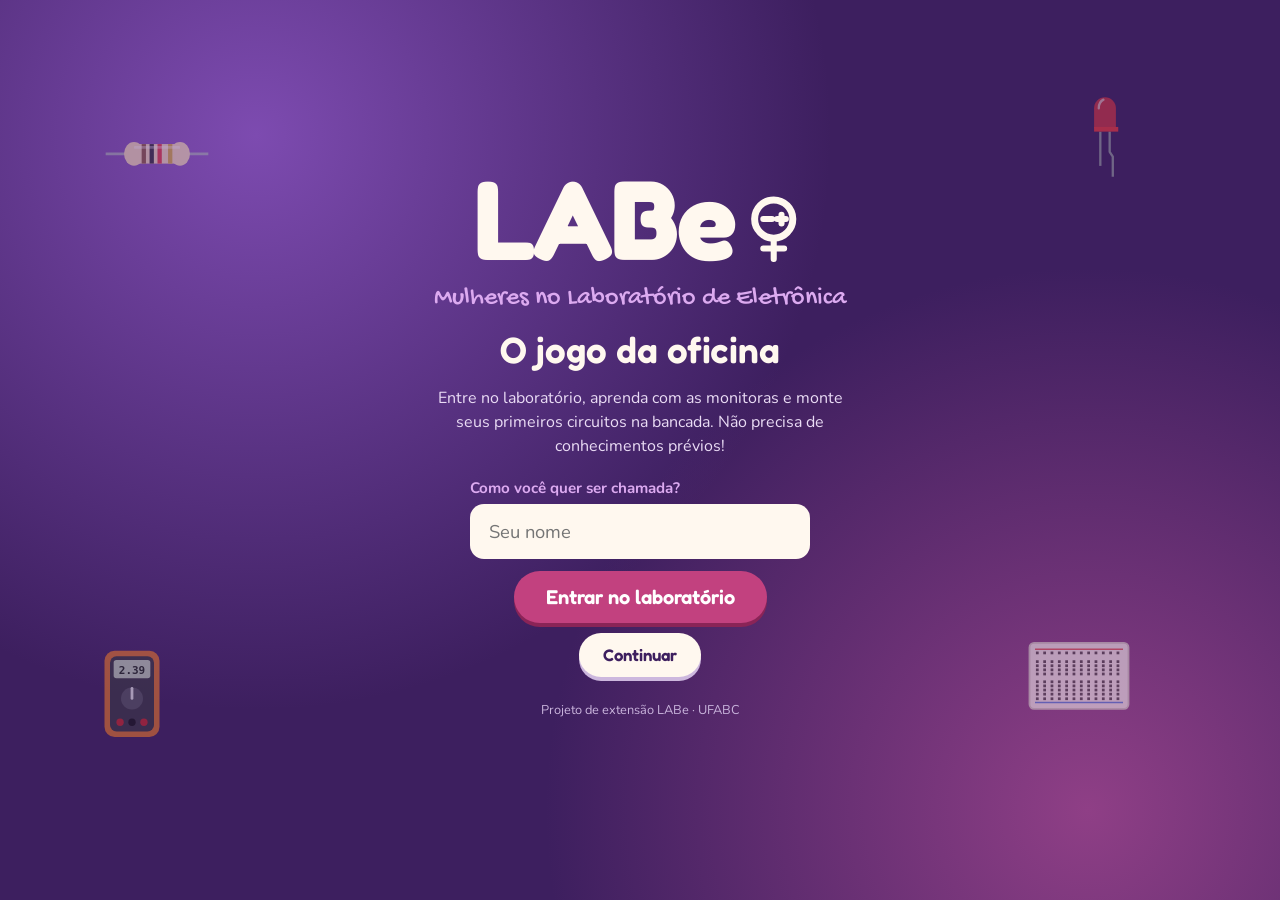
==== index.html @ d447a650 "Jogo LABe: visual novel das oficinas com bancada virtual 5 oficinas (bancada, código de cores, proto" ====
<!doctype html>
<html lang="pt-BR">
<head>
<meta charset="utf-8">
<meta name="viewport" content="width=device-width, initial-scale=1, viewport-fit=cover">
<title>Jogo LABe</title>
<meta name="description" content="Jogo das oficinas LABe — Mulheres no Laboratório de Eletrônica: aprenda eletrônica básica e monte circuitos na bancada.">
<link rel="preconnect" href="https://fonts.googleapis.com">
<link rel="preconnect" href="https://fonts.gstatic.com" crossorigin>
<link rel="stylesheet" href="https://fonts.googleapis.com/css2?family=Fredoka:wght@400;500;600;700&family=Gochi+Hand&family=Nunito:wght@400;600;700;800;900&display=swap">
<link rel="stylesheet" href="css/estilo.css">
</head>
<body>
<div id="app">

  <!-- ============================================================ tela inicial -->
  <section id="tela-inicio" class="tela ativa" aria-label="Início">
    <div class="inicio-deco" id="inicio-deco" aria-hidden="true"></div>
    <div class="inicio-cartao">
      <div class="logo" aria-label="LABe">LABe<svg viewBox="0 0 40 40" aria-hidden="true"><circle cx="20" cy="15" r="11" fill="none" stroke="currentColor" stroke-width="4"/><path d="M14 15 H19 M22 15 H27 M24.5 12.5 V17.5 M20 26 V38 M14 32 H26" stroke="currentColor" stroke-width="3.5" stroke-linecap="round"/></svg></div>
      <p class="subtitulo">Mulheres no Laboratório de Eletrônica</p>
      <h1>O jogo da oficina</h1>
      <p class="convite">Entre no laboratório, aprenda com as monitoras e monte seus primeiros circuitos na bancada. Não precisa de conhecimentos prévios!</p>
      <form id="form-nome" class="campo-nome" autocomplete="off">
        <label for="nome">Como você quer ser chamada?</label>
        <input id="nome" name="nome" maxlength="20" placeholder="Seu nome" required>
        <div class="inicio-acoes">
          <button type="submit" class="btn btn-grande btn-rosa" id="btn-comecar">Entrar no laboratório</button>
          <button type="button" class="btn btn-claro" id="btn-continuar" hidden>Continuar</button>
        </div>
      </form>
      <p class="creditos">Projeto de extensão LABe · UFABC</p>
    </div>
  </section>

  <!-- ============================================================ oficinas -->
  <section id="tela-mapa" class="tela" aria-label="Oficinas">
    <header class="barra">
      <span class="titulo">LABe · Oficinas</span>
      <button type="button" class="btn-icone btn-som">🔊</button>
    </header>
    <div class="mapa-conteudo">
      <h2 id="mapa-saudacao">Olá!</h2>
      <p class="apresentacao">Cada oficina tem uma parte de conversa com as monitoras e uma parte de mão na massa na bancada. Complete uma para liberar a próxima.</p>
      <div id="lista-oficinas" class="lista-oficinas"></div>
      <div class="mapa-rodape">
        <button type="button" class="btn" id="btn-certificado" hidden>Ver meu certificado</button>
        <button type="button" class="btn-link" id="btn-trocar">Trocar de jogadora / recomeçar do zero</button>
      </div>
    </div>
  </section>

  <!-- ============================================================ cena -->
  <section id="tela-cena" class="tela" aria-label="História">
    <div id="cena-fundo" class="cena-fundo" aria-hidden="true"></div>
    <header class="barra">
      <button type="button" class="btn-icone" id="btn-voltar-mapa" aria-label="Voltar para as oficinas" title="Voltar para as oficinas">☰</button>
      <span class="titulo" id="cena-titulo"></span>
      <button type="button" class="btn-icone btn-som">🔊</button>
    </header>
    <div id="cena-personagem" class="cena-personagem oculto" aria-hidden="true"></div>
    <div id="cena-ilustracao" class="cena-ilustracao" hidden></div>
    <div id="caixa-dialogo" class="caixa-dialogo" aria-live="polite">
      <div id="dialogo-nome" class="dialogo-nome" hidden></div>
      <div id="dialogo-texto" class="dialogo-texto"></div>
      <div id="dialogo-opcoes" class="dialogo-opcoes"></div>
      <div id="dialogo-feedback" class="dialogo-feedback" hidden></div>
      <div id="dialogo-seta" class="dialogo-seta" hidden aria-hidden="true">clique para continuar ▼</div>
    </div>
  </section>

  <!-- ============================================================ bancada -->
  <section id="tela-bancada" class="tela" aria-label="Bancada">
    <header class="barra">
      <button type="button" class="btn-icone" id="btn-sair-bancada" aria-label="Sair do desafio" title="Sair do desafio">☰</button>
      <div class="bancada-objetivo" id="bancada-objetivo"></div>
      <button type="button" class="btn-icone btn-som">🔊</button>
    </header>
    <div class="bancada-corpo">
      <div class="bancada-area">
        <div class="placa-rolagem"><svg id="placa" role="application" aria-label="Protoboard com fonte e multímetro"></svg></div>
        <div class="bancada-status" aria-live="polite">
          <span class="instrucao" id="status-instrucao"></span>
          <span class="conexao" id="status-conexao"></span>
        </div>
      </div>
      <aside class="bancada-lateral">
        <div class="dica-monitora" id="dica-monitora" aria-live="polite">
          <div class="dica-avatar" id="dica-avatar"></div>
          <div><div class="dica-nome" id="dica-nome"></div><p class="dica-texto" id="dica-texto"></p></div>
        </div>
        <div class="acoes">
          <button type="button" class="btn btn-fonte largo" id="btn-fonte">Ligar fonte</button>
          <button type="button" class="acao" id="btn-dica">Pedir dica</button>
          <button type="button" class="acao" id="btn-desfazer">Desfazer</button>
          <button type="button" class="acao" id="btn-remover">Remover peça</button>
          <button type="button" class="acao" id="btn-inverter">Inverter peça</button>
          <button type="button" class="acao largo" id="btn-limpar">Limpar bancada</button>
        </div>
        <div class="gaveta">
          <h3>Gaveta de componentes</h3>
          <div id="gaveta-itens"></div>
        </div>
      </aside>
    </div>
  </section>

  <!-- ============================================================ certificado -->
  <section id="tela-certificado" class="tela" aria-label="Certificado">
    <div class="certificado">
      <div class="logo">LABe</div>
      <h2>Certificado de conclusão do jogo</h2>
      <p>Este certificado reconhece que</p>
      <div class="nome" id="cert-nome"></div>
      <p>completou todas as oficinas do jogo <strong>LABe — Mulheres no Laboratório de Eletrônica</strong>, montando e medindo circuitos na bancada virtual:</p>
      <ul id="cert-lista"></ul>
      <p class="data" id="cert-data"></p>
      <button type="button" class="btn" id="btn-cert-voltar">Voltar às oficinas</button>
    </div>
  </section>

</div>
<script src="js/arte.js"></script>
<script src="js/simulador.js"></script>
<script src="js/historia.js"></script>
<script src="js/desafios.js"></script>
<script src="js/bancada.js"></script>
<script src="js/motor.js"></script>
</body>
</html>
---- css/estilo.css ----
/* Jogo LABe — visual novel sobre a bancada: cena em tela cheia, diálogo em
   cartão de papel creme, bancada como a mesa preta do laboratório. */
:root {
  color-scheme: dark;
  --noite: #1f1033;        /* fundo do jogo */
  --roxo: #663a94;         /* roxo LABe */
  --roxo-escuro: #3d1f5f;
  --lilas: #dcaaf0;
  --lilas-claro: #f4e8fb;
  --creme: #fff8ef;        /* cartões e diálogo */
  --tinta: #2a1640;        /* texto sobre o creme */
  --tinta-suave: #6b5a7e;
  --rosa: #f39bc9;
  --rosa-escuro: #c2417f;
  --mesa: #2e2c36;
  --mesa-borda: #45434f;
  --ok: #1f9d5c;
  --ok-claro: #dff6e9;
  --erro: #d63c4a;
  --erro-claro: #fde3e6;
  --aviso: #b26b00;
  --aviso-claro: #fff1d6;
  --sombra: 0 12px 32px rgba(20, 8, 36, .35);
  --raio: 18px;
  --f-titulo: 'Fredoka', 'Trebuchet MS', system-ui, sans-serif;
  --f-texto: 'Nunito', system-ui, -apple-system, 'Segoe UI', sans-serif;
  --f-mao: 'Gochi Hand', 'Comic Sans MS', cursive;
  --f-mono: ui-monospace, 'Cascadia Mono', Consolas, monospace;
}

* { box-sizing: border-box; }
html, body { height: 100%; margin: 0; }
body { background: var(--noite); color: var(--creme); font-family: var(--f-texto); font-size: 16px; overflow: hidden; }
button { font: inherit; color: inherit; cursor: pointer; }
button:disabled { cursor: default; }
:focus-visible { outline: 3px solid var(--rosa); outline-offset: 2px; }
h1, h2, h3 { font-family: var(--f-titulo); text-wrap: balance; margin: 0; }

#app { position: relative; height: 100%; overflow: hidden; }
.tela { position: absolute; inset: 0; display: none; flex-direction: column; }
.tela.ativa { display: flex; }

/* ------------------------------------------------------------ botões */
.btn {
  display: inline-flex; align-items: center; justify-content: center; gap: 8px;
  border: 0; border-radius: 999px; padding: 12px 24px;
  background: var(--roxo); color: #fff; font-family: var(--f-titulo); font-weight: 600; font-size: 1.05rem;
  box-shadow: 0 4px 0 var(--roxo-escuro); transition: transform .1s, box-shadow .1s, background .15s;
}
.btn:hover { background: #7646a8; }
.btn:active { transform: translateY(3px); box-shadow: 0 1px 0 var(--roxo-escuro); }
.btn-grande { font-size: 1.25rem; padding: 14px 32px; }
.btn-claro { background: var(--creme); color: var(--roxo-escuro); box-shadow: 0 4px 0 #cdb8de; }
.btn-claro:hover { background: #fff; }
.btn-rosa { background: var(--rosa-escuro); box-shadow: 0 4px 0 #8a2457; }
.btn-rosa:hover { background: #d24f8f; }
.btn-link { background: none; border: 0; color: var(--lilas); text-decoration: underline; padding: 6px; }
.btn-icone {
  border: 0; background: rgba(255, 255, 255, .14); color: #fff; width: 40px; height: 40px; border-radius: 12px;
  display: inline-grid; place-items: center; font-size: 1.1rem;
}
.btn-icone:hover { background: rgba(255, 255, 255, .26); }

/* ------------------------------------------------------------ barra superior */
.barra {
  display: flex; align-items: center; gap: 12px; padding: 10px 16px;
  background: rgba(31, 16, 51, .82); backdrop-filter: blur(6px); position: relative; z-index: 6;
}
.barra .titulo { font-family: var(--f-titulo); font-weight: 600; font-size: 1.05rem; flex: 1; min-width: 0; white-space: nowrap; overflow: hidden; text-overflow: ellipsis; }

/* ------------------------------------------------------------ tela inicial */
#tela-inicio { align-items: center; justify-content: center; padding: 24px 16px; overflow-y: auto;
  background: radial-gradient(circle at 20% 15%, #7d4bb0 0, transparent 45%), radial-gradient(circle at 85% 90%, #8f3f86 0, transparent 40%), var(--roxo-escuro); }
.inicio-deco { position: absolute; inset: 0; pointer-events: none; overflow: hidden; }
.inicio-deco > div { position: absolute; width: 110px; opacity: .55; animation: flutuar 7s ease-in-out infinite; }
.inicio-deco > div:nth-child(2) { animation-delay: -2s; }
.inicio-deco > div:nth-child(3) { animation-delay: -4s; }
.inicio-deco > div:nth-child(4) { animation-delay: -5.5s; }
@keyframes flutuar { 50% { transform: translateY(-16px) rotate(6deg); } }
.inicio-cartao { position: relative; text-align: center; max-width: 520px; width: 100%; display: flex; flex-direction: column; align-items: center; gap: 14px; margin: auto; }
.logo { font-family: var(--f-titulo); font-weight: 700; font-size: clamp(4.2rem, 16vw, 7rem); line-height: .9; letter-spacing: -.02em; display: inline-flex; align-items: flex-end; }
.logo svg { width: .62em; height: .62em; margin-left: .04em; margin-bottom: .06em; }
.subtitulo { font-family: var(--f-mao); font-size: 1.6rem; color: var(--lilas); margin: 0; }
.inicio-cartao h1 { font-size: clamp(1.6rem, 6vw, 2.3rem); font-weight: 600; }
.inicio-cartao p.convite { margin: 0; color: #eadcf5; line-height: 1.5; max-width: 42ch; }
.campo-nome { display: flex; flex-direction: column; gap: 6px; width: min(340px, 100%); text-align: left; margin-top: 6px; }
.campo-nome label { font-weight: 700; font-size: .95rem; color: var(--lilas); }
.campo-nome input {
  font: inherit; font-size: 1.15rem; padding: 12px 16px; border-radius: 14px; border: 3px solid transparent;
  background: var(--creme); color: var(--tinta);
}
.campo-nome input:focus { outline: none; border-color: var(--rosa); }
.campo-nome input.tremer { animation: tremer .35s; border-color: var(--erro); }
@keyframes tremer { 25% { transform: translateX(-6px); } 75% { transform: translateX(6px); } }
.inicio-acoes { display: flex; flex-direction: column; gap: 10px; align-items: center; margin-top: 6px; }
.creditos { font-size: .8rem; color: #c9b4dc; margin-top: 10px; }

/* ------------------------------------------------------------ mapa das oficinas */
#tela-mapa { background: linear-gradient(160deg, var(--roxo-escuro), var(--noite)); overflow-y: auto; }
.mapa-conteudo { width: min(980px, 100%); margin: 0 auto; padding: 20px 16px 40px; display: flex; flex-direction: column; gap: 18px; }
.mapa-conteudo h2 { font-size: clamp(1.6rem, 5vw, 2.2rem); }
.mapa-conteudo .apresentacao { margin: 0; color: #e3d3f0; line-height: 1.5; max-width: 60ch; }
.lista-oficinas { display: grid; grid-template-columns: repeat(auto-fill, minmax(260px, 1fr)); gap: 16px; }
.cartao-oficina {
  text-align: left; border: 0; border-radius: var(--raio); padding: 18px; background: var(--creme); color: var(--tinta);
  display: flex; flex-direction: column; gap: 8px; box-shadow: 0 6px 0 #cdb8de; transition: transform .15s;
}
.cartao-oficina:not(:disabled):hover { transform: translateY(-3px); }
.cartao-oficina:disabled { background: #4a3563; color: #b9a5cc; box-shadow: none; }
.cartao-oficina .num { font-family: var(--f-mao); font-size: 1.2rem; color: var(--rosa-escuro); }
.cartao-oficina:disabled .num { color: #b9a5cc; }
.cartao-oficina h3 { font-size: 1.3rem; }
.cartao-oficina p { margin: 0; line-height: 1.45; font-size: .95rem; color: var(--tinta-suave); flex: 1; }
.cartao-oficina:disabled p { color: #a993bd; }
.cartao-oficina .status { font-weight: 800; font-size: .95rem; color: var(--roxo); }
.cartao-oficina.feita .status { color: var(--ok); }
.estrelas { color: #f2b21b; letter-spacing: 2px; font-size: 1.1rem; }
.estrelas .apagada { color: #d8cbe3; }
.mapa-rodape { display: flex; flex-wrap: wrap; gap: 12px; align-items: center; justify-content: space-between; }

/* ------------------------------------------------------------ cena (visual novel) */
#tela-cena { background: #e9dff3; }
.cena-fundo { position: absolute; inset: 0; }
.cena-fundo svg { width: 100%; height: 100%; display: block; }
.cena-fundo.trocando { animation: aparecer .6s; }
@keyframes aparecer { from { opacity: 0; } }

.cena-personagem {
  position: absolute; z-index: 2; bottom: 0; left: max(8px, calc(50% - 600px));
  height: min(64vh, 600px); aspect-ratio: 200 / 240; max-width: 60vw;
  transition: opacity .3s, filter .3s, transform .3s;
}
.cena-personagem svg { width: 100%; height: 100%; display: block; }
.cena-personagem.oculto { opacity: 0; transform: translateY(20px); }
.cena-personagem.ouvindo { filter: brightness(.8) saturate(.8); }
.cena-personagem.entrando { animation: entrar .45s ease-out; }
@keyframes entrar { from { opacity: 0; transform: translateX(-30px); } }
.retrato-svg .olhos { transform-box: fill-box; transform-origin: center; animation: piscar 4.5s infinite; }
@keyframes piscar { 0%, 94%, 100% { transform: scaleY(1); } 97% { transform: scaleY(.1); } }
.retrato-svg .boca-fala { display: none; }
.falando .retrato-svg .boca-sorriso { display: none; }
.falando .retrato-svg .boca-fala { display: block; transform-box: fill-box; transform-origin: center; animation: falar .22s infinite alternate; }
@keyframes falar { from { transform: scaleY(.25); } }

.cena-ilustracao {
  position: absolute; z-index: 3; top: 72px; right: max(16px, calc(50% - 600px));
  width: min(600px, 54vw); max-height: calc(100% - 300px); overflow: auto;
  background: #fff; color: var(--tinta); border-radius: var(--raio); padding: 14px; box-shadow: var(--sombra);
  border: 4px solid var(--lilas); animation: aparecer .35s;
}
.cena-ilustracao svg { width: 100%; height: auto; display: block; max-height: 52vh; }
.fluxo { animation: fluir 1s linear infinite; }
@keyframes fluir { to { stroke-dashoffset: -22; } }

.caixa-dialogo {
  position: absolute; z-index: 4; left: 50%; transform: translateX(-50%); bottom: 16px;
  width: min(920px, calc(100% - 32px)); max-height: 62%; overflow-y: auto;
  background: var(--creme); color: var(--tinta); border: 4px solid var(--roxo); border-radius: var(--raio);
  padding: 26px 26px 18px; box-shadow: var(--sombra); cursor: pointer;
}
.caixa-dialogo.narracao { background: #2b1846; color: #f2e6fb; border-color: #8a62b8; font-style: italic; }
.dialogo-nome {
  position: sticky; top: -26px; display: inline-block; margin: -40px 0 6px -6px;
  background: var(--roxo); color: #fff; font-family: var(--f-titulo); font-weight: 600; font-size: 1.05rem;
  padding: 4px 16px; border-radius: 999px; box-shadow: 0 3px 0 rgba(0, 0, 0, .2);
}
.dialogo-texto { font-size: 1.15rem; line-height: 1.55; min-height: 3.1em; }
.dialogo-texto strong { color: var(--rosa-escuro); }
.narracao .dialogo-texto strong { color: var(--rosa); }
.dialogo-seta { position: absolute; right: 18px; bottom: 10px; color: var(--roxo); font-size: .9rem; animation: quicar .8s infinite alternate; }
.narracao .dialogo-seta { color: var(--lilas); }
@keyframes quicar { to { transform: translateY(4px); } }

.dialogo-opcoes { display: grid; grid-template-columns: repeat(auto-fit, minmax(200px, 1fr)); gap: 10px; margin-top: 14px; }
.dialogo-opcoes:empty { display: none; }
.opcao {
  text-align: left; border: 3px solid var(--lilas); background: #fff; color: var(--tinta); border-radius: 14px;
  padding: 10px 14px; font-weight: 700; line-height: 1.35; display: flex; align-items: center; gap: 10px; transition: border-color .15s, transform .1s;
}
.opcao:not(:disabled):hover { border-color: var(--roxo); transform: translateY(-1px); }
.opcao.certa { border-color: var(--ok); background: var(--ok-claro); }
.opcao.errada { border-color: var(--erro); background: var(--erro-claro); opacity: .75; animation: tremer .35s; }
.opcao:disabled:not(.certa):not(.errada) { opacity: .55; }
.com-icones .opcao { flex-direction: column; text-align: center; justify-content: center; }
.opcao-icone svg { width: 96px; height: 80px; display: block; }
.dialogo-feedback { margin-top: 12px; padding: 10px 14px; border-radius: 12px; font-weight: 700; line-height: 1.45; }
.dialogo-feedback.certo { background: var(--ok-claro); color: #145c37; }
.dialogo-feedback.errado { background: var(--erro-claro); color: #8f1f2a; }

/* minijogo: monte o resistor */
.monta-resistor { display: flex; flex-direction: column; gap: 12px; align-items: center; }
.monta-resistor svg { max-height: 30vh; }
.faixas-controles { display: grid; gap: 8px; width: 100%; }
.faixa-ctrl { display: grid; grid-template-columns: minmax(0, 1fr) auto minmax(0, 9em) auto; align-items: center; gap: 8px; font-weight: 700; }
.faixa-ctrl .rotulo { font-size: .9rem; color: var(--tinta-suave); }
.faixa-ctrl button { border: 0; width: 36px; height: 36px; border-radius: 10px; background: var(--lilas-claro); color: var(--roxo-escuro); font-size: 1rem; }
.faixa-ctrl button:hover { background: var(--lilas); }
.faixa-ctrl .cor-nome { display: flex; align-items: center; gap: 8px; justify-content: center; text-transform: capitalize; }
.faixa-ctrl .cor-nome i { width: 22px; height: 22px; border-radius: 6px; border: 2px solid rgba(0, 0, 0, .15); flex: none; }

/* ------------------------------------------------------------ bancada */
#tela-bancada { background: linear-gradient(#2a1745, #170b27); overflow-y: auto; }
.bancada-objetivo { flex: 1; min-width: 0; line-height: 1.35; }
.bancada-objetivo .rotulo { font-family: var(--f-mao); color: var(--rosa); font-size: 1.15rem; margin-right: 6px; }
.bancada-corpo { display: grid; grid-template-columns: minmax(0, 1fr) 310px; gap: 16px; padding: 16px; align-items: start; }
.bancada-area { background: var(--mesa); border: 3px solid var(--mesa-borda); border-radius: var(--raio); padding: 10px; display: flex; flex-direction: column; gap: 10px; min-width: 0; }
.placa-rolagem { overflow-x: auto; }
#placa { display: block; width: 100%; min-width: 720px; touch-action: manipulation; user-select: none; -webkit-user-select: none; }
.bancada-status { display: flex; flex-direction: column; gap: 4px; padding: 4px 6px 2px; font-size: .95rem; line-height: 1.4; }
.bancada-status .instrucao { font-weight: 700; }
.bancada-status .conexao { color: #c6f5d8; min-height: 1.4em; }

.bancada-lateral { display: flex; flex-direction: column; gap: 14px; min-width: 0; }
.dica-monitora { background: var(--creme); color: var(--tinta); border-radius: var(--raio); padding: 12px; display: grid; grid-template-columns: 64px minmax(0, 1fr); gap: 10px; align-items: start; border: 3px solid var(--lilas); }
.dica-monitora.erro { border-color: var(--erro); background: #fff3f4; }
.dica-monitora.aviso { border-color: #e7a43a; background: #fffaf0; }
.dica-monitora.ok { border-color: var(--ok); background: #f3fcf7; }
.dica-avatar { width: 64px; height: 76px; border-radius: 12px; overflow: hidden; background: var(--lilas-claro); }
.dica-avatar svg { width: 100%; height: 100%; }
.dica-nome { font-family: var(--f-titulo); font-weight: 600; color: var(--roxo); }
.dica-texto { margin: 2px 0 0; line-height: 1.45; font-size: .95rem; }
.dica-texto strong { color: var(--rosa-escuro); }

.gaveta { background: #3a3846; border-radius: var(--raio); padding: 12px; display: flex; flex-direction: column; gap: 10px; }
.gaveta h3 { font-size: 1rem; font-weight: 600; color: var(--lilas); }
.gaveta-grupo { display: flex; flex-direction: column; gap: 6px; }
.gaveta-grupo > span { font-size: .78rem; text-transform: uppercase; letter-spacing: .08em; color: #b9adc9; font-weight: 800; }
.gaveta-itens { display: flex; flex-wrap: wrap; gap: 6px; }
.item-gaveta {
  border: 2px solid transparent; background: #4a4758; border-radius: 12px; padding: 6px 10px;
  display: inline-flex; align-items: center; gap: 6px; font-size: .88rem; font-weight: 700; color: #f1ecf6;
}
.item-gaveta:hover { background: #575467; }
.item-gaveta.ativo { border-color: var(--rosa); background: #5d3a73; }
.item-gaveta svg { width: 40px; height: 22px; flex: none; }
.amostra-fio { width: 26px; height: 8px; border-radius: 4px; background: var(--cor); box-shadow: inset 0 -2px 0 rgba(0, 0, 0, .3); }

.acoes { display: grid; grid-template-columns: 1fr 1fr; gap: 8px; }
.acoes .btn { padding: 10px 12px; font-size: .95rem; }
.acoes .largo { grid-column: 1 / -1; }
.btn-fonte.ligada { background: var(--ok); box-shadow: 0 4px 0 #11603a; }
.acao { border: 0; border-radius: 12px; padding: 10px; background: #4a4758; color: #f1ecf6; font-weight: 700; font-size: .9rem; }
.acao:hover:not(:disabled) { background: #575467; }
.acao:disabled { opacity: .45; }

/* peças na placa */
.peca { cursor: pointer; }
.peca.selecionada { filter: drop-shadow(0 0 4px #ff6ec7) drop-shadow(0 0 2px #ff6ec7); }
.sonda { cursor: pointer; }
.sonda.selecionada { filter: drop-shadow(0 0 4px #ff6ec7); }
.fumaca circle { animation: fumaca 1.6s ease-out forwards; }
.fumaca circle:nth-child(2) { animation-delay: .2s; }
.fumaca circle:nth-child(3) { animation-delay: .4s; }
@keyframes fumaca { from { opacity: .8; transform: translateY(0) scale(.6); } to { opacity: 0; transform: translateY(-34px) scale(1.6); } }
.fumaca circle { transform-box: fill-box; transform-origin: center; }
.curto-pisca { animation: piscaCurto .5s steps(2) infinite; }
@keyframes piscaCurto { 50% { opacity: .2; } }

/* ------------------------------------------------------------ modais */
.modal { position: fixed; inset: 0; z-index: 50; display: grid; place-items: center; padding: 16px; background: rgba(15, 6, 28, .7); animation: aparecer .25s; }
.modal-cartao {
  background: var(--creme); color: var(--tinta); border-radius: 22px; padding: 24px; width: min(480px, 100%);
  display: flex; flex-direction: column; gap: 14px; align-items: center; text-align: center; box-shadow: var(--sombra); border: 4px solid var(--lilas);
  max-height: calc(100% - 32px); overflow-y: auto;
}
.modal-cartao h2 { font-size: 1.8rem; color: var(--roxo); }
.modal-cartao p { margin: 0; line-height: 1.5; }
.modal-cartao .retrato { width: 120px; height: 144px; }
.modal-cartao .retrato svg { width: 100%; height: 100%; }
.modal-cartao .estrelas { font-size: 2.2rem; }
.modal-acoes { display: flex; flex-wrap: wrap; gap: 10px; justify-content: center; }
.confete { position: fixed; top: -20px; width: 10px; height: 16px; z-index: 60; pointer-events: none; animation: cair 2.4s ease-in forwards; }
@keyframes cair { to { transform: translateY(110vh) rotate(720deg); } }

/* ------------------------------------------------------------ certificado */
#tela-certificado { background: var(--roxo-escuro); overflow-y: auto; align-items: center; padding: 24px 16px; }
.certificado {
  margin: auto; width: min(760px, 100%); background: var(--creme); color: var(--tinta); border-radius: 10px;
  padding: clamp(24px, 5vw, 48px); border: 10px double var(--roxo); text-align: center; display: flex; flex-direction: column; gap: 14px; align-items: center;
}
.certificado .logo { color: var(--roxo); font-size: 4rem; }
.certificado h2 { font-family: var(--f-mao); font-weight: 400; font-size: 2rem; color: var(--rosa-escuro); }
.certificado .nome { font-family: var(--f-titulo); font-size: clamp(2rem, 7vw, 3rem); font-weight: 700; color: var(--roxo-escuro); border-bottom: 3px solid var(--lilas); padding: 0 24px 4px; }
.certificado p { margin: 0; line-height: 1.55; max-width: 52ch; }
.certificado ul { list-style: none; padding: 0; margin: 0; display: grid; gap: 6px; }
.certificado li { font-weight: 700; }
.certificado .data { color: var(--tinta-suave); font-size: .95rem; }

/* ------------------------------------------------------------ celular */
@media (max-width: 900px) {
  .bancada-corpo { grid-template-columns: minmax(0, 1fr); }
}
@media (max-width: 760px) {
  .cena-personagem { height: 38vh; left: 0; }
  .cena-ilustracao { left: 16px; right: 16px; width: auto; top: 64px; max-height: calc(100% - 330px); padding: 8px; }
  .cena-ilustracao svg { max-height: 34vh; }
  .caixa-dialogo { padding: 22px 16px 16px; max-height: 58%; }
  .dialogo-texto { font-size: 1.02rem; }
  .barra .titulo { font-size: .95rem; }
}
@media (prefers-reduced-motion: reduce) {
  *, *::before, *::after { animation-duration: .01ms !important; animation-iteration-count: 1 !important; transition-duration: .01ms !important; }
}
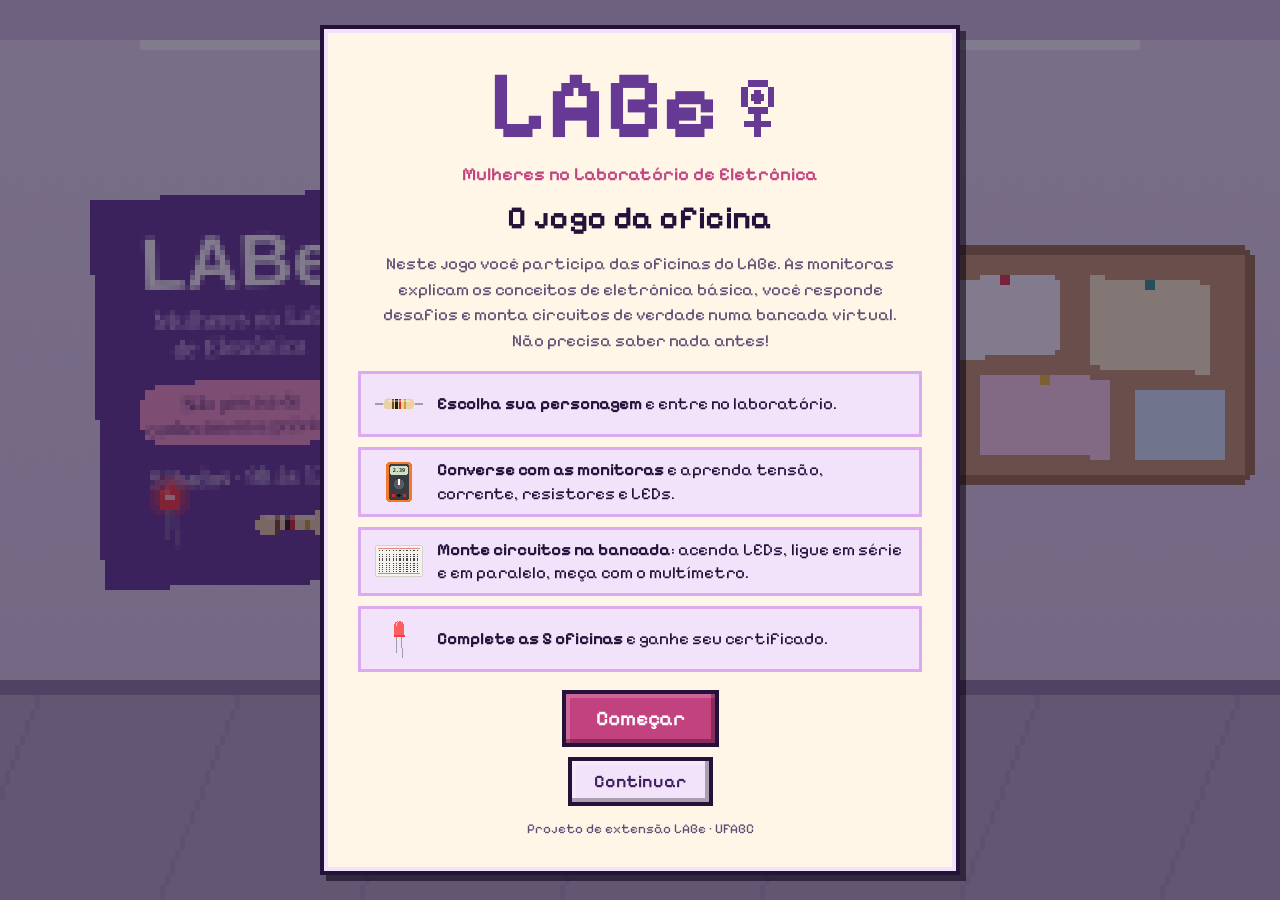
==== commit 0ed1e3a8: "Visual em pixel art, apresentação e escolha de personagem - personagens da Julia (fotos/personagens)" ====
--- a/index.html
+++ b/index.html
@@ -7,74 +7,98 @@
 <meta name="description" content="Jogo das oficinas LABe — Mulheres no Laboratório de Eletrônica: aprenda eletrônica básica e monte circuitos na bancada.">
 <link rel="preconnect" href="https://fonts.googleapis.com">
 <link rel="preconnect" href="https://fonts.gstatic.com" crossorigin>
-<link rel="stylesheet" href="https://fonts.googleapis.com/css2?family=Fredoka:wght@400;500;600;700&family=Gochi+Hand&family=Nunito:wght@400;600;700;800;900&display=swap">
+<link rel="stylesheet" href="https://fonts.googleapis.com/css2?family=Pixelify+Sans:wght@400;500;600;700&display=swap">
 <link rel="stylesheet" href="css/estilo.css">
 </head>
 <body>
 <div id="app">
 
-  <!-- ============================================================ tela inicial -->
-  <section id="tela-inicio" class="tela ativa" aria-label="Início">
-    <div class="inicio-deco" id="inicio-deco" aria-hidden="true"></div>
-    <div class="inicio-cartao">
-      <div class="logo" aria-label="LABe">LABe<svg viewBox="0 0 40 40" aria-hidden="true"><circle cx="20" cy="15" r="11" fill="none" stroke="currentColor" stroke-width="4"/><path d="M14 15 H19 M22 15 H27 M24.5 12.5 V17.5 M20 26 V38 M14 32 H26" stroke="currentColor" stroke-width="3.5" stroke-linecap="round"/></svg></div>
+  <!-- ============================================================ apresentação -->
+  <section id="tela-apresentacao" class="tela tela-janela ativa" aria-label="Apresentação">
+    <div class="fundo-pixel" id="fundo-abertura" aria-hidden="true"></div>
+    <div class="janela janela-abertura">
+      <div class="logo" aria-label="LABe">LABe<svg viewBox="0 0 20 20" aria-hidden="true" shape-rendering="crispEdges" fill="currentColor"><rect x="7" y="1" width="6" height="2"/><rect x="5" y="3" width="2" height="6"/><rect x="13" y="3" width="2" height="6"/><rect x="7" y="9" width="6" height="2"/><rect x="9" y="4" width="2" height="4"/><rect x="8" y="5" width="4" height="2"/><rect x="9" y="11" width="2" height="7"/><rect x="6" y="13" width="8" height="2"/></svg></div>
       <p class="subtitulo">Mulheres no Laboratório de Eletrônica</p>
       <h1>O jogo da oficina</h1>
-      <p class="convite">Entre no laboratório, aprenda com as monitoras e monte seus primeiros circuitos na bancada. Não precisa de conhecimentos prévios!</p>
-      <form id="form-nome" class="campo-nome" autocomplete="off">
+      <p class="convite">Neste jogo você participa das oficinas do LABe. As monitoras explicam os conceitos de eletrônica básica, você responde desafios e monta circuitos de verdade numa bancada virtual. Não precisa saber nada antes!</p>
+      <ol class="passos-jogo">
+        <li><span class="passo-icone" data-icone="resistor"></span><span><strong>Escolha sua personagem</strong> e entre no laboratório.</span></li>
+        <li><span class="passo-icone" data-icone="multimetro"></span><span><strong>Converse com as monitoras</strong> e aprenda tensão, corrente, resistores e LEDs.</span></li>
+        <li><span class="passo-icone" data-icone="protoboard"></span><span><strong>Monte circuitos na bancada</strong>: acenda LEDs, ligue em série e em paralelo, meça com o multímetro.</span></li>
+        <li><span class="passo-icone" data-icone="led"></span><span><strong>Complete as 5 oficinas</strong> e ganhe seu certificado.</span></li>
+      </ol>
+      <div class="acoes-abertura">
+        <button type="button" class="btn btn-grande btn-rosa" id="btn-comecar">Começar</button>
+        <button type="button" class="btn btn-claro" id="btn-continuar" hidden>Continuar</button>
+      </div>
+      <p class="creditos">Projeto de extensão LABe · UFABC</p>
+    </div>
+  </section>
+
+  <!-- ============================================================ escolha da personagem -->
+  <section id="tela-escolha" class="tela tela-janela" aria-label="Escolha sua personagem">
+    <div class="fundo-pixel" id="fundo-escolha" aria-hidden="true"></div>
+    <form class="janela janela-escolha" id="form-escolha" autocomplete="off">
+      <h2>Escolha sua personagem</h2>
+      <div class="lista-personagens" id="lista-personagens" role="radiogroup" aria-label="Personagens"></div>
+      <div class="campo-nome">
         <label for="nome">Como você quer ser chamada?</label>
         <input id="nome" name="nome" maxlength="20" placeholder="Seu nome" required>
-        <div class="inicio-acoes">
-          <button type="submit" class="btn btn-grande btn-rosa" id="btn-comecar">Entrar no laboratório</button>
-          <button type="button" class="btn btn-claro" id="btn-continuar" hidden>Continuar</button>
-        </div>
-      </form>
-      <p class="creditos">Projeto de extensão LABe · UFABC</p>
-    </div>
+      </div>
+      <div class="acoes-abertura">
+        <button type="submit" class="btn btn-grande btn-rosa">Entrar no laboratório</button>
+        <button type="button" class="btn-link" id="btn-voltar-abertura">Voltar</button>
+      </div>
+    </form>
   </section>
 
   <!-- ============================================================ oficinas -->
   <section id="tela-mapa" class="tela" aria-label="Oficinas">
     <header class="barra">
       <span class="titulo">LABe · Oficinas</span>
-      <button type="button" class="btn-icone btn-som">🔊</button>
+      <button type="button" class="btn-icone btn-som"><svg viewBox="0 0 16 16" shape-rendering="crispEdges" fill="currentColor" aria-hidden="true"><rect x="1" y="5" width="3" height="6"/><rect x="4" y="4" width="2" height="8"/><rect x="6" y="2" width="2" height="12"/><g class="ondas"><rect x="10" y="5" width="2" height="6"/><rect x="13" y="3" width="2" height="10"/></g><g class="xis"><rect x="10" y="5" width="2" height="2"/><rect x="12" y="7" width="2" height="2"/><rect x="14" y="9" width="2" height="2"/><rect x="14" y="5" width="2" height="2"/><rect x="10" y="9" width="2" height="2"/></g></svg></button>
     </header>
     <div class="mapa-conteudo">
-      <h2 id="mapa-saudacao">Olá!</h2>
-      <p class="apresentacao">Cada oficina tem uma parte de conversa com as monitoras e uma parte de mão na massa na bancada. Complete uma para liberar a próxima.</p>
+      <div class="mapa-ola"><span id="mapa-avatar"></span><div><h2 id="mapa-saudacao">Olá!</h2>
+        <p class="apresentacao">Cada oficina tem uma conversa com as monitoras e uma parte de mão na massa na bancada. Complete uma para liberar a próxima.</p></div></div>
       <div id="lista-oficinas" class="lista-oficinas"></div>
       <div class="mapa-rodape">
         <button type="button" class="btn" id="btn-certificado" hidden>Ver meu certificado</button>
-        <button type="button" class="btn-link" id="btn-trocar">Trocar de jogadora / recomeçar do zero</button>
+        <button type="button" class="btn-link" id="btn-trocar-personagem">Trocar personagem</button>
+        <button type="button" class="btn-link" id="btn-trocar">Recomeçar do zero</button>
       </div>
     </div>
   </section>
 
   <!-- ============================================================ cena -->
   <section id="tela-cena" class="tela" aria-label="História">
-    <div id="cena-fundo" class="cena-fundo" aria-hidden="true"></div>
     <header class="barra">
-      <button type="button" class="btn-icone" id="btn-voltar-mapa" aria-label="Voltar para as oficinas" title="Voltar para as oficinas">☰</button>
+      <button type="button" class="btn-icone" id="btn-voltar-mapa" aria-label="Voltar para as oficinas" title="Voltar para as oficinas">≡</button>
       <span class="titulo" id="cena-titulo"></span>
-      <button type="button" class="btn-icone btn-som">🔊</button>
+      <button type="button" class="btn-icone btn-som"><svg viewBox="0 0 16 16" shape-rendering="crispEdges" fill="currentColor" aria-hidden="true"><rect x="1" y="5" width="3" height="6"/><rect x="4" y="4" width="2" height="8"/><rect x="6" y="2" width="2" height="12"/><g class="ondas"><rect x="10" y="5" width="2" height="6"/><rect x="13" y="3" width="2" height="10"/></g><g class="xis"><rect x="10" y="5" width="2" height="2"/><rect x="12" y="7" width="2" height="2"/><rect x="14" y="9" width="2" height="2"/><rect x="14" y="5" width="2" height="2"/><rect x="10" y="9" width="2" height="2"/></g></svg></button>
     </header>
-    <div id="cena-personagem" class="cena-personagem oculto" aria-hidden="true"></div>
-    <div id="cena-ilustracao" class="cena-ilustracao" hidden></div>
+    <div class="cena-palco" id="cena-palco">
+      <canvas id="cena-canvas" aria-hidden="true"></canvas>
+      <div id="cena-ilustracao" class="cena-ilustracao" hidden></div>
+    </div>
     <div id="caixa-dialogo" class="caixa-dialogo" aria-live="polite">
-      <div id="dialogo-nome" class="dialogo-nome" hidden></div>
-      <div id="dialogo-texto" class="dialogo-texto"></div>
-      <div id="dialogo-opcoes" class="dialogo-opcoes"></div>
-      <div id="dialogo-feedback" class="dialogo-feedback" hidden></div>
-      <div id="dialogo-seta" class="dialogo-seta" hidden aria-hidden="true">clique para continuar ▼</div>
+      <div class="dialogo-retrato" id="dialogo-retrato" aria-hidden="true"></div>
+      <div class="dialogo-corpo">
+        <div id="dialogo-nome" class="dialogo-nome" hidden></div>
+        <div id="dialogo-texto" class="dialogo-texto"></div>
+        <div id="dialogo-opcoes" class="dialogo-opcoes"></div>
+        <div id="dialogo-feedback" class="dialogo-feedback" hidden></div>
+        <div id="dialogo-seta" class="dialogo-seta" hidden aria-hidden="true">clique para continuar ▼</div>
+      </div>
     </div>
   </section>
 
   <!-- ============================================================ bancada -->
   <section id="tela-bancada" class="tela" aria-label="Bancada">
     <header class="barra">
-      <button type="button" class="btn-icone" id="btn-sair-bancada" aria-label="Sair do desafio" title="Sair do desafio">☰</button>
+      <button type="button" class="btn-icone" id="btn-sair-bancada" aria-label="Sair do desafio" title="Sair do desafio">≡</button>
       <div class="bancada-objetivo" id="bancada-objetivo"></div>
-      <button type="button" class="btn-icone btn-som">🔊</button>
+      <button type="button" class="btn-icone btn-som"><svg viewBox="0 0 16 16" shape-rendering="crispEdges" fill="currentColor" aria-hidden="true"><rect x="1" y="5" width="3" height="6"/><rect x="4" y="4" width="2" height="8"/><rect x="6" y="2" width="2" height="12"/><g class="ondas"><rect x="10" y="5" width="2" height="6"/><rect x="13" y="3" width="2" height="10"/></g><g class="xis"><rect x="10" y="5" width="2" height="2"/><rect x="12" y="7" width="2" height="2"/><rect x="14" y="9" width="2" height="2"/><rect x="14" y="5" width="2" height="2"/><rect x="10" y="9" width="2" height="2"/></g></svg></button>
     </header>
     <div class="bancada-corpo">
       <div class="bancada-area">
@@ -106,10 +130,12 @@
   </section>
 
   <!-- ============================================================ certificado -->
-  <section id="tela-certificado" class="tela" aria-label="Certificado">
-    <div class="certificado">
+  <section id="tela-certificado" class="tela tela-janela" aria-label="Certificado">
+    <div class="fundo-pixel" id="fundo-certificado" aria-hidden="true"></div>
+    <div class="janela certificado">
       <div class="logo">LABe</div>
       <h2>Certificado de conclusão do jogo</h2>
+      <span id="cert-avatar"></span>
       <p>Este certificado reconhece que</p>
       <div class="nome" id="cert-nome"></div>
       <p>completou todas as oficinas do jogo <strong>LABe — Mulheres no Laboratório de Eletrônica</strong>, montando e medindo circuitos na bancada virtual:</p>
@@ -121,6 +147,7 @@
 
 </div>
 <script src="js/arte.js"></script>
+<script src="js/pixel.js"></script>
 <script src="js/simulador.js"></script>
 <script src="js/historia.js"></script>
 <script src="js/desafios.js"></script>
--- a/css/estilo.css
+++ b/css/estilo.css
@@ -1,301 +1,309 @@
-/* Jogo LABe — visual novel sobre a bancada: cena em tela cheia, diálogo em
-   cartão de papel creme, bancada como a mesa preta do laboratório. */
+/* Jogo LABe em pixel art: a cena é um "palco" de 320x180 pixels ampliado, com o painel
+   de diálogo embaixo, como nos RPGs; janelas e botões quadrados com borda grossa e sombra dura. */
 :root {
   color-scheme: dark;
-  --noite: #1f1033;        /* fundo do jogo */
+  --noite: #1d1030;        /* fundo do jogo */
   --roxo: #663a94;         /* roxo LABe */
   --roxo-escuro: #3d1f5f;
   --lilas: #dcaaf0;
-  --lilas-claro: #f4e8fb;
-  --creme: #fff8ef;        /* cartões e diálogo */
-  --tinta: #2a1640;        /* texto sobre o creme */
-  --tinta-suave: #6b5a7e;
+  --lilas-claro: #f2e3fa;
+  --creme: #fff6e8;        /* janelas */
+  --tinta: #24123a;        /* bordas e texto sobre o creme */
+  --tinta-suave: #5f4d73;
   --rosa: #f39bc9;
   --rosa-escuro: #c2417f;
   --mesa: #2e2c36;
-  --mesa-borda: #45434f;
+  --mesa-borda: #46434f;
   --ok: #1f9d5c;
-  --ok-claro: #dff6e9;
+  --ok-claro: #dcf5e7;
   --erro: #d63c4a;
-  --erro-claro: #fde3e6;
-  --aviso: #b26b00;
-  --aviso-claro: #fff1d6;
-  --sombra: 0 12px 32px rgba(20, 8, 36, .35);
-  --raio: 18px;
-  --f-titulo: 'Fredoka', 'Trebuchet MS', system-ui, sans-serif;
-  --f-texto: 'Nunito', system-ui, -apple-system, 'Segoe UI', sans-serif;
-  --f-mao: 'Gochi Hand', 'Comic Sans MS', cursive;
+  --erro-claro: #fde1e4;
+  --aviso-claro: #fff0d2;
+  --px: 4px;               /* espessura de borda: um "pixel" grande */
+  --sombra: 6px 6px 0 rgba(8, 2, 16, .55);
+  --f-pixel: 'Pixelify Sans', 'Courier New', ui-monospace, monospace;
   --f-mono: ui-monospace, 'Cascadia Mono', Consolas, monospace;
 }
 
 * { box-sizing: border-box; }
 html, body { height: 100%; margin: 0; }
-body { background: var(--noite); color: var(--creme); font-family: var(--f-texto); font-size: 16px; overflow: hidden; }
+body { background: var(--noite); color: var(--creme); font-family: var(--f-pixel); font-size: 17px; overflow: hidden; font-variant-ligatures: none; }
 button { font: inherit; color: inherit; cursor: pointer; }
 button:disabled { cursor: default; }
-:focus-visible { outline: 3px solid var(--rosa); outline-offset: 2px; }
-h1, h2, h3 { font-family: var(--f-titulo); text-wrap: balance; margin: 0; }
+:focus-visible { outline: 3px dashed var(--rosa); outline-offset: 3px; }
+h1, h2, h3 { font-weight: 700; text-wrap: balance; margin: 0; letter-spacing: .01em; }
+.pixelado, .sprite { image-rendering: pixelated; image-rendering: crisp-edges; }
+.sprite { display: inline-block; background-repeat: no-repeat; flex: none; }
 
 #app { position: relative; height: 100%; overflow: hidden; }
 .tela { position: absolute; inset: 0; display: none; flex-direction: column; }
 .tela.ativa { display: flex; }
 
-/* ------------------------------------------------------------ botões */
+/* ------------------------------------------------------------ janelas e botões */
+.janela {
+  position: relative; background: var(--creme); color: var(--tinta);
+  border: var(--px) solid var(--tinta); box-shadow: inset 0 0 0 var(--px) var(--lilas-claro), var(--sombra);
+}
 .btn {
   display: inline-flex; align-items: center; justify-content: center; gap: 8px;
-  border: 0; border-radius: 999px; padding: 12px 24px;
-  background: var(--roxo); color: #fff; font-family: var(--f-titulo); font-weight: 600; font-size: 1.05rem;
-  box-shadow: 0 4px 0 var(--roxo-escuro); transition: transform .1s, box-shadow .1s, background .15s;
-}
-.btn:hover { background: #7646a8; }
-.btn:active { transform: translateY(3px); box-shadow: 0 1px 0 var(--roxo-escuro); }
-.btn-grande { font-size: 1.25rem; padding: 14px 32px; }
-.btn-claro { background: var(--creme); color: var(--roxo-escuro); box-shadow: 0 4px 0 #cdb8de; }
+  border: var(--px) solid var(--tinta); border-radius: 0; padding: 10px 22px;
+  background: var(--roxo); color: #fff; font-weight: 600; font-size: 1.1rem;
+  box-shadow: inset -4px -4px 0 rgba(0, 0, 0, .3), inset 4px 4px 0 rgba(255, 255, 255, .2);
+}
+.btn:hover { background: #7a4bab; }
+.btn:active { transform: translateY(2px); box-shadow: inset 4px 4px 0 rgba(0, 0, 0, .3); }
+.btn:disabled { opacity: .5; }
+.btn-grande { font-size: 1.3rem; padding: 12px 30px; }
+.btn-claro { background: var(--lilas-claro); color: var(--roxo-escuro); }
 .btn-claro:hover { background: #fff; }
-.btn-rosa { background: var(--rosa-escuro); box-shadow: 0 4px 0 #8a2457; }
-.btn-rosa:hover { background: #d24f8f; }
-.btn-link { background: none; border: 0; color: var(--lilas); text-decoration: underline; padding: 6px; }
+.btn-rosa { background: var(--rosa-escuro); }
+.btn-rosa:hover { background: #d1508f; }
+.btn-link { background: none; border: 0; color: inherit; text-decoration: underline; text-underline-offset: 3px; padding: 6px; opacity: .85; }
+.btn-link:hover { opacity: 1; }
 .btn-icone {
-  border: 0; background: rgba(255, 255, 255, .14); color: #fff; width: 40px; height: 40px; border-radius: 12px;
-  display: inline-grid; place-items: center; font-size: 1.1rem;
-}
-.btn-icone:hover { background: rgba(255, 255, 255, .26); }
-
-/* ------------------------------------------------------------ barra superior */
+  border: 3px solid rgba(255, 255, 255, .5); background: rgba(255, 255, 255, .1); color: #fff;
+  width: 40px; height: 40px; display: inline-grid; place-items: center; font-size: 1.3rem; line-height: 1;
+}
+.btn-icone:hover { background: rgba(255, 255, 255, .24); }
+.btn-icone svg { width: 20px; height: 20px; }
+.btn-som .xis, .btn-som.mudo .ondas { display: none; }
+.btn-som.mudo .xis { display: inline; }
+.btn-som.mudo { opacity: .6; }
+
 .barra {
-  display: flex; align-items: center; gap: 12px; padding: 10px 16px;
-  background: rgba(31, 16, 51, .82); backdrop-filter: blur(6px); position: relative; z-index: 6;
-}
-.barra .titulo { font-family: var(--f-titulo); font-weight: 600; font-size: 1.05rem; flex: 1; min-width: 0; white-space: nowrap; overflow: hidden; text-overflow: ellipsis; }
-
-/* ------------------------------------------------------------ tela inicial */
-#tela-inicio { align-items: center; justify-content: center; padding: 24px 16px; overflow-y: auto;
-  background: radial-gradient(circle at 20% 15%, #7d4bb0 0, transparent 45%), radial-gradient(circle at 85% 90%, #8f3f86 0, transparent 40%), var(--roxo-escuro); }
-.inicio-deco { position: absolute; inset: 0; pointer-events: none; overflow: hidden; }
-.inicio-deco > div { position: absolute; width: 110px; opacity: .55; animation: flutuar 7s ease-in-out infinite; }
-.inicio-deco > div:nth-child(2) { animation-delay: -2s; }
-.inicio-deco > div:nth-child(3) { animation-delay: -4s; }
-.inicio-deco > div:nth-child(4) { animation-delay: -5.5s; }
-@keyframes flutuar { 50% { transform: translateY(-16px) rotate(6deg); } }
-.inicio-cartao { position: relative; text-align: center; max-width: 520px; width: 100%; display: flex; flex-direction: column; align-items: center; gap: 14px; margin: auto; }
-.logo { font-family: var(--f-titulo); font-weight: 700; font-size: clamp(4.2rem, 16vw, 7rem); line-height: .9; letter-spacing: -.02em; display: inline-flex; align-items: flex-end; }
-.logo svg { width: .62em; height: .62em; margin-left: .04em; margin-bottom: .06em; }
-.subtitulo { font-family: var(--f-mao); font-size: 1.6rem; color: var(--lilas); margin: 0; }
-.inicio-cartao h1 { font-size: clamp(1.6rem, 6vw, 2.3rem); font-weight: 600; }
-.inicio-cartao p.convite { margin: 0; color: #eadcf5; line-height: 1.5; max-width: 42ch; }
-.campo-nome { display: flex; flex-direction: column; gap: 6px; width: min(340px, 100%); text-align: left; margin-top: 6px; }
-.campo-nome label { font-weight: 700; font-size: .95rem; color: var(--lilas); }
+  display: flex; align-items: center; gap: 12px; padding: 8px 16px; flex: none;
+  background: var(--roxo-escuro); border-bottom: var(--px) solid var(--tinta); position: relative; z-index: 6;
+}
+.barra .titulo { font-weight: 600; font-size: 1.05rem; flex: 1; min-width: 0; white-space: nowrap; overflow: hidden; text-overflow: ellipsis; }
+
+/* ------------------------------------------------------------ abertura, escolha e certificado */
+.tela-janela { align-items: center; padding: 24px 16px; overflow-y: auto; background: var(--roxo-escuro); }
+.fundo-pixel { position: fixed; inset: 0; pointer-events: none; }
+.fundo-pixel img { width: 100%; height: 100%; object-fit: cover; display: block; }
+.fundo-pixel::after { content: ""; position: absolute; inset: 0; background: rgba(29, 16, 48, .55); }
+.janela-abertura, .janela-escolha, .certificado {
+  margin: auto; width: min(640px, 100%); padding: clamp(20px, 4vw, 34px);
+  display: flex; flex-direction: column; align-items: center; gap: 14px; text-align: center;
+}
+.logo { font-weight: 700; font-size: clamp(3.8rem, 15vw, 6rem); line-height: .9; color: var(--roxo); display: inline-flex; align-items: flex-end; gap: .05em; }
+.logo svg { width: .7em; height: .7em; margin-bottom: .05em; }
+.subtitulo { margin: 0; font-size: 1.15rem; color: var(--rosa-escuro); font-weight: 600; }
+.janela h1 { font-size: clamp(1.5rem, 5vw, 2rem); color: var(--tinta); }
+.convite { margin: 0; line-height: 1.5; max-width: 52ch; color: var(--tinta-suave); }
+.passos-jogo { list-style: none; margin: 4px 0; padding: 0; display: grid; gap: 10px; width: 100%; text-align: left; counter-reset: passo; }
+.passos-jogo li { display: grid; grid-template-columns: 52px minmax(0, 1fr); gap: 12px; align-items: center; background: var(--lilas-claro); border: 3px solid var(--lilas); padding: 8px 12px; line-height: 1.4; }
+.passo-icone { width: 52px; height: 44px; display: grid; place-items: center; }
+.passo-icone img, .passo-icone svg { width: 52px; height: auto; }
+.acoes-abertura { display: flex; flex-direction: column; align-items: center; gap: 10px; }
+.creditos { margin: 0; font-size: .85rem; color: var(--tinta-suave); }
+
+.janela-escolha h2 { font-size: 1.8rem; color: var(--roxo); }
+.lista-personagens { display: flex; flex-wrap: wrap; justify-content: center; gap: 10px; width: 100%; }
+.opcao-personagem {
+  background: var(--lilas-claro); border: var(--px) solid var(--lilas); padding: 8px 6px 4px; display: grid; justify-items: center;
+}
+.opcao-personagem:hover { border-color: var(--roxo); }
+.opcao-personagem[aria-checked="true"] { background: #fff; border-color: var(--rosa-escuro); box-shadow: 4px 4px 0 var(--tinta); }
+.opcao-personagem[aria-checked="true"] .sprite { animation: respirar .9s steps(1) infinite; }
+@keyframes respirar { 50% { transform: translateY(-4px); } }
+.campo-nome { display: flex; flex-direction: column; gap: 6px; width: min(340px, 100%); text-align: left; }
+.campo-nome label { font-weight: 600; color: var(--tinta); }
 .campo-nome input {
-  font: inherit; font-size: 1.15rem; padding: 12px 16px; border-radius: 14px; border: 3px solid transparent;
-  background: var(--creme); color: var(--tinta);
-}
-.campo-nome input:focus { outline: none; border-color: var(--rosa); }
-.campo-nome input.tremer { animation: tremer .35s; border-color: var(--erro); }
+  font: inherit; font-size: 1.2rem; padding: 10px 14px; border-radius: 0; border: var(--px) solid var(--tinta);
+  background: #fff; color: var(--tinta); box-shadow: inset 4px 4px 0 rgba(36, 18, 58, .12);
+}
+.campo-nome input:focus { outline: none; border-color: var(--rosa-escuro); }
+.campo-nome input.tremer, .lista-personagens.tremer { animation: tremer .3s steps(4); }
+.campo-nome input.tremer { border-color: var(--erro); }
 @keyframes tremer { 25% { transform: translateX(-6px); } 75% { transform: translateX(6px); } }
-.inicio-acoes { display: flex; flex-direction: column; gap: 10px; align-items: center; margin-top: 6px; }
-.creditos { font-size: .8rem; color: #c9b4dc; margin-top: 10px; }
+.janela-escolha .btn-link { color: var(--tinta); }
+.aviso-sem-imagem { color: var(--erro); font-weight: 600; }
 
 /* ------------------------------------------------------------ mapa das oficinas */
-#tela-mapa { background: linear-gradient(160deg, var(--roxo-escuro), var(--noite)); overflow-y: auto; }
+#tela-mapa { background: var(--noite); overflow-y: auto; }
 .mapa-conteudo { width: min(980px, 100%); margin: 0 auto; padding: 20px 16px 40px; display: flex; flex-direction: column; gap: 18px; }
-.mapa-conteudo h2 { font-size: clamp(1.6rem, 5vw, 2.2rem); }
-.mapa-conteudo .apresentacao { margin: 0; color: #e3d3f0; line-height: 1.5; max-width: 60ch; }
+.mapa-ola { display: flex; gap: 16px; align-items: center; }
+.mapa-ola h2 { font-size: clamp(1.6rem, 5vw, 2.2rem); }
+.mapa-ola .apresentacao { margin: 4px 0 0; color: #e3d3f0; line-height: 1.5; max-width: 60ch; }
+#mapa-avatar { background: var(--roxo-escuro); border: var(--px) solid var(--lilas); padding: 4px 4px 0; flex: none; }
 .lista-oficinas { display: grid; grid-template-columns: repeat(auto-fill, minmax(260px, 1fr)); gap: 16px; }
 .cartao-oficina {
-  text-align: left; border: 0; border-radius: var(--raio); padding: 18px; background: var(--creme); color: var(--tinta);
-  display: flex; flex-direction: column; gap: 8px; box-shadow: 0 6px 0 #cdb8de; transition: transform .15s;
-}
-.cartao-oficina:not(:disabled):hover { transform: translateY(-3px); }
-.cartao-oficina:disabled { background: #4a3563; color: #b9a5cc; box-shadow: none; }
-.cartao-oficina .num { font-family: var(--f-mao); font-size: 1.2rem; color: var(--rosa-escuro); }
-.cartao-oficina:disabled .num { color: #b9a5cc; }
+  text-align: left; border: var(--px) solid var(--tinta); padding: 16px; background: var(--creme); color: var(--tinta);
+  display: flex; flex-direction: column; gap: 8px; box-shadow: var(--sombra);
+}
+.cartao-oficina:not(:disabled):hover { transform: translate(-2px, -2px); box-shadow: 8px 8px 0 rgba(8, 2, 16, .55); }
+.cartao-oficina:disabled { background: #3d2b52; color: #a993bd; box-shadow: none; border-color: #4f3a66; }
+.cartao-oficina .num { font-size: .95rem; color: var(--rosa-escuro); font-weight: 600; text-transform: uppercase; letter-spacing: .08em; }
+.cartao-oficina:disabled .num { color: #a993bd; }
 .cartao-oficina h3 { font-size: 1.3rem; }
 .cartao-oficina p { margin: 0; line-height: 1.45; font-size: .95rem; color: var(--tinta-suave); flex: 1; }
-.cartao-oficina:disabled p { color: #a993bd; }
-.cartao-oficina .status { font-weight: 800; font-size: .95rem; color: var(--roxo); }
+.cartao-oficina:disabled p { color: #937da8; }
+.cartao-oficina .status { font-weight: 700; font-size: .95rem; color: var(--roxo); }
 .cartao-oficina.feita .status { color: var(--ok); }
 .estrelas { color: #f2b21b; letter-spacing: 2px; font-size: 1.1rem; }
 .estrelas .apagada { color: #d8cbe3; }
-.mapa-rodape { display: flex; flex-wrap: wrap; gap: 12px; align-items: center; justify-content: space-between; }
-
-/* ------------------------------------------------------------ cena (visual novel) */
-#tela-cena { background: #e9dff3; }
-.cena-fundo { position: absolute; inset: 0; }
-.cena-fundo svg { width: 100%; height: 100%; display: block; }
-.cena-fundo.trocando { animation: aparecer .6s; }
-@keyframes aparecer { from { opacity: 0; } }
-
-.cena-personagem {
-  position: absolute; z-index: 2; bottom: 0; left: max(8px, calc(50% - 600px));
-  height: min(64vh, 600px); aspect-ratio: 200 / 240; max-width: 60vw;
-  transition: opacity .3s, filter .3s, transform .3s;
-}
-.cena-personagem svg { width: 100%; height: 100%; display: block; }
-.cena-personagem.oculto { opacity: 0; transform: translateY(20px); }
-.cena-personagem.ouvindo { filter: brightness(.8) saturate(.8); }
-.cena-personagem.entrando { animation: entrar .45s ease-out; }
-@keyframes entrar { from { opacity: 0; transform: translateX(-30px); } }
-.retrato-svg .olhos { transform-box: fill-box; transform-origin: center; animation: piscar 4.5s infinite; }
-@keyframes piscar { 0%, 94%, 100% { transform: scaleY(1); } 97% { transform: scaleY(.1); } }
-.retrato-svg .boca-fala { display: none; }
-.falando .retrato-svg .boca-sorriso { display: none; }
-.falando .retrato-svg .boca-fala { display: block; transform-box: fill-box; transform-origin: center; animation: falar .22s infinite alternate; }
-@keyframes falar { from { transform: scaleY(.25); } }
-
+.mapa-rodape { display: flex; flex-wrap: wrap; gap: 8px 16px; align-items: center; }
+.mapa-rodape .btn-link { color: var(--lilas); }
+
+/* ------------------------------------------------------------ cena */
+#tela-cena { background: var(--noite); }
+.cena-palco { position: relative; flex: 1; min-height: 120px; overflow: hidden; container-type: size; background: #e2d4ee; }
+#cena-canvas {
+  position: absolute; left: 50%; bottom: 0; transform: translateX(-50%);
+  width: max(100cqw, 177.78cqh); height: auto; aspect-ratio: 16 / 9; display: block;
+  image-rendering: pixelated; image-rendering: crisp-edges;
+}
 .cena-ilustracao {
-  position: absolute; z-index: 3; top: 72px; right: max(16px, calc(50% - 600px));
-  width: min(600px, 54vw); max-height: calc(100% - 300px); overflow: auto;
-  background: #fff; color: var(--tinta); border-radius: var(--raio); padding: 14px; box-shadow: var(--sombra);
-  border: 4px solid var(--lilas); animation: aparecer .35s;
-}
-.cena-ilustracao svg { width: 100%; height: auto; display: block; max-height: 52vh; }
-.fluxo { animation: fluir 1s linear infinite; }
+  position: absolute; z-index: 2; right: 16px; top: 50%; transform: translateY(-50%);
+  width: min(600px, calc(100% - 32px)); max-height: calc(100% - 24px); overflow: auto;
+  background: #fff; color: var(--tinta); padding: 12px; border: var(--px) solid var(--tinta); box-shadow: var(--sombra);
+}
+.cena-ilustracao svg { width: 100%; height: auto; display: block; max-height: calc(100cqh - 56px); }
+.fluxo { animation: fluir 1s steps(6) infinite; }
 @keyframes fluir { to { stroke-dashoffset: -22; } }
 
 .caixa-dialogo {
-  position: absolute; z-index: 4; left: 50%; transform: translateX(-50%); bottom: 16px;
-  width: min(920px, calc(100% - 32px)); max-height: 62%; overflow-y: auto;
-  background: var(--creme); color: var(--tinta); border: 4px solid var(--roxo); border-radius: var(--raio);
-  padding: 26px 26px 18px; box-shadow: var(--sombra); cursor: pointer;
-}
-.caixa-dialogo.narracao { background: #2b1846; color: #f2e6fb; border-color: #8a62b8; font-style: italic; }
+  flex: none; position: relative; display: grid; grid-template-columns: auto minmax(0, 1fr); gap: 16px; align-items: start;
+  width: min(960px, calc(100% - 32px)); margin: 12px auto 16px; max-height: 55%; overflow-y: auto;
+  background: var(--creme); color: var(--tinta); border: var(--px) solid var(--tinta);
+  box-shadow: inset 0 0 0 var(--px) var(--lilas-claro), var(--sombra); padding: 16px 18px 26px; cursor: pointer;
+}
+.caixa-dialogo.sem-retrato { grid-template-columns: minmax(0, 1fr); }
+.caixa-dialogo.sem-retrato .dialogo-retrato { display: none; }
+.caixa-dialogo.narracao { background: #2b1846; color: #f2e6fb; box-shadow: inset 0 0 0 var(--px) #4a2d6e, var(--sombra); }
+.dialogo-retrato { background: var(--lilas-claro); border: var(--px) solid var(--tinta); display: grid; place-items: end center; overflow: hidden; }
+.dialogo-retrato.jogadora { background: #ffe0ef; }
 .dialogo-nome {
-  position: sticky; top: -26px; display: inline-block; margin: -40px 0 6px -6px;
-  background: var(--roxo); color: #fff; font-family: var(--f-titulo); font-weight: 600; font-size: 1.05rem;
-  padding: 4px 16px; border-radius: 999px; box-shadow: 0 3px 0 rgba(0, 0, 0, .2);
-}
-.dialogo-texto { font-size: 1.15rem; line-height: 1.55; min-height: 3.1em; }
-.dialogo-texto strong { color: var(--rosa-escuro); }
+  display: inline-block; margin-bottom: 6px; background: var(--roxo); color: #fff; font-weight: 600; font-size: 1.05rem;
+  padding: 2px 12px; border: 3px solid var(--tinta);
+}
+.dialogo-texto { font-size: 1.2rem; line-height: 1.5; min-height: 3em; }
+.dialogo-texto strong { color: var(--rosa-escuro); font-weight: 700; }
 .narracao .dialogo-texto strong { color: var(--rosa); }
-.dialogo-seta { position: absolute; right: 18px; bottom: 10px; color: var(--roxo); font-size: .9rem; animation: quicar .8s infinite alternate; }
+.dialogo-seta { position: absolute; right: 16px; bottom: 6px; color: var(--roxo); font-size: .9rem; animation: piscar-seta .9s steps(1) infinite; }
 .narracao .dialogo-seta { color: var(--lilas); }
-@keyframes quicar { to { transform: translateY(4px); } }
-
-.dialogo-opcoes { display: grid; grid-template-columns: repeat(auto-fit, minmax(200px, 1fr)); gap: 10px; margin-top: 14px; }
+@keyframes piscar-seta { 50% { opacity: .2; } }
+
+.dialogo-opcoes { display: grid; grid-template-columns: repeat(auto-fit, minmax(200px, 1fr)); gap: 10px; margin-top: 12px; }
 .dialogo-opcoes:empty { display: none; }
 .opcao {
-  text-align: left; border: 3px solid var(--lilas); background: #fff; color: var(--tinta); border-radius: 14px;
-  padding: 10px 14px; font-weight: 700; line-height: 1.35; display: flex; align-items: center; gap: 10px; transition: border-color .15s, transform .1s;
-}
-.opcao:not(:disabled):hover { border-color: var(--roxo); transform: translateY(-1px); }
-.opcao.certa { border-color: var(--ok); background: var(--ok-claro); }
-.opcao.errada { border-color: var(--erro); background: var(--erro-claro); opacity: .75; animation: tremer .35s; }
+  text-align: left; border: 3px solid var(--tinta); background: #fff; color: var(--tinta);
+  padding: 10px 14px; font-weight: 600; line-height: 1.35; display: flex; align-items: center; gap: 10px;
+  box-shadow: 4px 4px 0 var(--lilas);
+}
+.opcao:not(:disabled):hover { background: var(--lilas-claro); box-shadow: 4px 4px 0 var(--roxo); }
+.opcao.certa { background: var(--ok-claro); box-shadow: 4px 4px 0 var(--ok); }
+.opcao.errada { background: var(--erro-claro); box-shadow: 4px 4px 0 var(--erro); opacity: .75; animation: tremer .3s steps(4); }
 .opcao:disabled:not(.certa):not(.errada) { opacity: .55; }
 .com-icones .opcao { flex-direction: column; text-align: center; justify-content: center; }
-.opcao-icone svg { width: 96px; height: 80px; display: block; }
-.dialogo-feedback { margin-top: 12px; padding: 10px 14px; border-radius: 12px; font-weight: 700; line-height: 1.45; }
+.opcao-icone { width: 96px; height: 80px; display: grid; place-items: center; }
+.opcao-icone img, .opcao-icone svg { width: 96px; height: auto; display: block; }
+.dialogo-feedback { margin-top: 12px; padding: 8px 12px; font-weight: 600; line-height: 1.45; border: 3px solid currentColor; }
 .dialogo-feedback.certo { background: var(--ok-claro); color: #145c37; }
 .dialogo-feedback.errado { background: var(--erro-claro); color: #8f1f2a; }
 
 /* minijogo: monte o resistor */
 .monta-resistor { display: flex; flex-direction: column; gap: 12px; align-items: center; }
-.monta-resistor svg { max-height: 30vh; }
+.monta-resistor svg { max-height: 26cqh; }
 .faixas-controles { display: grid; gap: 8px; width: 100%; }
-.faixa-ctrl { display: grid; grid-template-columns: minmax(0, 1fr) auto minmax(0, 9em) auto; align-items: center; gap: 8px; font-weight: 700; }
+.faixa-ctrl { display: grid; grid-template-columns: minmax(0, 1fr) auto minmax(0, 9em) auto; align-items: center; gap: 8px; font-weight: 600; }
 .faixa-ctrl .rotulo { font-size: .9rem; color: var(--tinta-suave); }
-.faixa-ctrl button { border: 0; width: 36px; height: 36px; border-radius: 10px; background: var(--lilas-claro); color: var(--roxo-escuro); font-size: 1rem; }
+.faixa-ctrl button { border: 3px solid var(--tinta); width: 36px; height: 36px; background: var(--lilas-claro); color: var(--roxo-escuro); }
 .faixa-ctrl button:hover { background: var(--lilas); }
 .faixa-ctrl .cor-nome { display: flex; align-items: center; gap: 8px; justify-content: center; text-transform: capitalize; }
-.faixa-ctrl .cor-nome i { width: 22px; height: 22px; border-radius: 6px; border: 2px solid rgba(0, 0, 0, .15); flex: none; }
+.faixa-ctrl .cor-nome i { width: 20px; height: 20px; border: 3px solid var(--tinta); flex: none; }
 
 /* ------------------------------------------------------------ bancada */
-#tela-bancada { background: linear-gradient(#2a1745, #170b27); overflow-y: auto; }
+#tela-bancada { background: var(--noite); overflow-y: auto; }
 .bancada-objetivo { flex: 1; min-width: 0; line-height: 1.35; }
-.bancada-objetivo .rotulo { font-family: var(--f-mao); color: var(--rosa); font-size: 1.15rem; margin-right: 6px; }
+.bancada-objetivo .rotulo { color: var(--rosa); font-weight: 700; margin-right: 6px; }
+.bancada-objetivo strong { color: #ffd6ea; }
 .bancada-corpo { display: grid; grid-template-columns: minmax(0, 1fr) 310px; gap: 16px; padding: 16px; align-items: start; }
-.bancada-area { background: var(--mesa); border: 3px solid var(--mesa-borda); border-radius: var(--raio); padding: 10px; display: flex; flex-direction: column; gap: 10px; min-width: 0; }
+.bancada-area { background: var(--mesa); border: var(--px) solid #0e0a14; box-shadow: inset 0 0 0 var(--px) var(--mesa-borda); padding: 12px; display: flex; flex-direction: column; gap: 10px; min-width: 0; }
 .placa-rolagem { overflow-x: auto; }
-#placa { display: block; width: 100%; min-width: 720px; touch-action: manipulation; user-select: none; -webkit-user-select: none; }
-.bancada-status { display: flex; flex-direction: column; gap: 4px; padding: 4px 6px 2px; font-size: .95rem; line-height: 1.4; }
-.bancada-status .instrucao { font-weight: 700; }
-.bancada-status .conexao { color: #c6f5d8; min-height: 1.4em; }
+#placa { display: block; width: 100%; min-width: 720px; touch-action: manipulation; user-select: none; -webkit-user-select: none; shape-rendering: crispEdges; font-family: var(--f-pixel); }
+.bancada-status { display: flex; flex-direction: column; gap: 4px; padding: 4px 6px 2px; font-size: .98rem; line-height: 1.4; }
+.bancada-status .instrucao { font-weight: 600; }
+.bancada-status .conexao { color: #b9f3cf; min-height: 1.4em; }
 
 .bancada-lateral { display: flex; flex-direction: column; gap: 14px; min-width: 0; }
-.dica-monitora { background: var(--creme); color: var(--tinta); border-radius: var(--raio); padding: 12px; display: grid; grid-template-columns: 64px minmax(0, 1fr); gap: 10px; align-items: start; border: 3px solid var(--lilas); }
-.dica-monitora.erro { border-color: var(--erro); background: #fff3f4; }
-.dica-monitora.aviso { border-color: #e7a43a; background: #fffaf0; }
-.dica-monitora.ok { border-color: var(--ok); background: #f3fcf7; }
-.dica-avatar { width: 64px; height: 76px; border-radius: 12px; overflow: hidden; background: var(--lilas-claro); }
-.dica-avatar svg { width: 100%; height: 100%; }
-.dica-nome { font-family: var(--f-titulo); font-weight: 600; color: var(--roxo); }
-.dica-texto { margin: 2px 0 0; line-height: 1.45; font-size: .95rem; }
+.dica-monitora { background: var(--creme); color: var(--tinta); padding: 10px; display: grid; grid-template-columns: auto minmax(0, 1fr); gap: 10px; align-items: start; border: var(--px) solid var(--tinta); box-shadow: inset 0 0 0 var(--px) var(--lilas); }
+.dica-monitora.erro { background: #fff1f3; box-shadow: inset 0 0 0 var(--px) var(--erro); }
+.dica-monitora.aviso { background: #fffaf0; box-shadow: inset 0 0 0 var(--px) #e7a43a; }
+.dica-monitora.ok { background: #f1fbf5; box-shadow: inset 0 0 0 var(--px) var(--ok); }
+.dica-avatar { background: var(--lilas-claro); border: 3px solid var(--tinta); display: grid; place-items: end center; overflow: hidden; }
+.dica-nome { font-weight: 700; color: var(--roxo); }
+.dica-texto { margin: 2px 0 0; line-height: 1.45; font-size: .98rem; }
 .dica-texto strong { color: var(--rosa-escuro); }
 
-.gaveta { background: #3a3846; border-radius: var(--raio); padding: 12px; display: flex; flex-direction: column; gap: 10px; }
-.gaveta h3 { font-size: 1rem; font-weight: 600; color: var(--lilas); }
+.gaveta { background: #3a3846; border: var(--px) solid #0e0a14; padding: 12px; display: flex; flex-direction: column; gap: 10px; }
+.gaveta h3 { font-size: 1.05rem; font-weight: 600; color: var(--lilas); }
 .gaveta-grupo { display: flex; flex-direction: column; gap: 6px; }
-.gaveta-grupo > span { font-size: .78rem; text-transform: uppercase; letter-spacing: .08em; color: #b9adc9; font-weight: 800; }
+.gaveta-grupo > span { font-size: .8rem; text-transform: uppercase; letter-spacing: .1em; color: #b9adc9; font-weight: 600; }
 .gaveta-itens { display: flex; flex-wrap: wrap; gap: 6px; }
 .item-gaveta {
-  border: 2px solid transparent; background: #4a4758; border-radius: 12px; padding: 6px 10px;
-  display: inline-flex; align-items: center; gap: 6px; font-size: .88rem; font-weight: 700; color: #f1ecf6;
+  border: 3px solid #1c1a22; background: #4a4758; padding: 5px 9px;
+  display: inline-flex; align-items: center; gap: 6px; font-size: .9rem; font-weight: 600; color: #f1ecf6;
+  box-shadow: inset -3px -3px 0 rgba(0, 0, 0, .25);
 }
 .item-gaveta:hover { background: #575467; }
 .item-gaveta.ativo { border-color: var(--rosa); background: #5d3a73; }
-.item-gaveta svg { width: 40px; height: 22px; flex: none; }
-.amostra-fio { width: 26px; height: 8px; border-radius: 4px; background: var(--cor); box-shadow: inset 0 -2px 0 rgba(0, 0, 0, .3); }
+.item-gaveta svg { width: 40px; height: 22px; flex: none; shape-rendering: crispEdges; }
+.amostra-fio { width: 26px; height: 8px; background: var(--cor); box-shadow: inset 0 -3px 0 rgba(0, 0, 0, .3); }
 
 .acoes { display: grid; grid-template-columns: 1fr 1fr; gap: 8px; }
-.acoes .btn { padding: 10px 12px; font-size: .95rem; }
+.acoes .btn { padding: 10px 12px; font-size: 1rem; }
 .acoes .largo { grid-column: 1 / -1; }
-.btn-fonte.ligada { background: var(--ok); box-shadow: 0 4px 0 #11603a; }
-.acao { border: 0; border-radius: 12px; padding: 10px; background: #4a4758; color: #f1ecf6; font-weight: 700; font-size: .9rem; }
+.btn-fonte.ligada { background: var(--ok); }
+.acao { border: 3px solid #1c1a22; padding: 9px; background: #4a4758; color: #f1ecf6; font-weight: 600; font-size: .95rem; box-shadow: inset -3px -3px 0 rgba(0, 0, 0, .25); }
 .acao:hover:not(:disabled) { background: #575467; }
 .acao:disabled { opacity: .45; }
 
 /* peças na placa */
 .peca { cursor: pointer; }
-.peca.selecionada { filter: drop-shadow(0 0 4px #ff6ec7) drop-shadow(0 0 2px #ff6ec7); }
+.peca.selecionada { filter: drop-shadow(0 0 3px #ff6ec7) drop-shadow(0 0 1px #ff6ec7); }
 .sonda { cursor: pointer; }
-.sonda.selecionada { filter: drop-shadow(0 0 4px #ff6ec7); }
-.fumaca circle { animation: fumaca 1.6s ease-out forwards; }
+.sonda.selecionada { filter: drop-shadow(0 0 3px #ff6ec7); }
+.fumaca circle { animation: fumaca 1.6s steps(8) forwards; transform-box: fill-box; transform-origin: center; }
 .fumaca circle:nth-child(2) { animation-delay: .2s; }
 .fumaca circle:nth-child(3) { animation-delay: .4s; }
 @keyframes fumaca { from { opacity: .8; transform: translateY(0) scale(.6); } to { opacity: 0; transform: translateY(-34px) scale(1.6); } }
-.fumaca circle { transform-box: fill-box; transform-origin: center; }
 .curto-pisca { animation: piscaCurto .5s steps(2) infinite; }
 @keyframes piscaCurto { 50% { opacity: .2; } }
 
 /* ------------------------------------------------------------ modais */
-.modal { position: fixed; inset: 0; z-index: 50; display: grid; place-items: center; padding: 16px; background: rgba(15, 6, 28, .7); animation: aparecer .25s; }
+.modal { position: fixed; inset: 0; z-index: 50; display: grid; place-items: center; padding: 16px; background: rgba(13, 5, 24, .72); }
 .modal-cartao {
-  background: var(--creme); color: var(--tinta); border-radius: 22px; padding: 24px; width: min(480px, 100%);
-  display: flex; flex-direction: column; gap: 14px; align-items: center; text-align: center; box-shadow: var(--sombra); border: 4px solid var(--lilas);
+  background: var(--creme); color: var(--tinta); padding: 22px; width: min(480px, 100%);
+  display: flex; flex-direction: column; gap: 12px; align-items: center; text-align: center;
+  border: var(--px) solid var(--tinta); box-shadow: inset 0 0 0 var(--px) var(--lilas-claro), var(--sombra);
   max-height: calc(100% - 32px); overflow-y: auto;
 }
 .modal-cartao h2 { font-size: 1.8rem; color: var(--roxo); }
 .modal-cartao p { margin: 0; line-height: 1.5; }
-.modal-cartao .retrato { width: 120px; height: 144px; }
-.modal-cartao .retrato svg { width: 100%; height: 100%; }
+.modal-cartao .palco-mini { background: var(--lilas-claro); border: 3px solid var(--tinta); padding: 6px 12px 0; display: flex; gap: 4px; align-items: flex-end; }
 .modal-cartao .estrelas { font-size: 2.2rem; }
 .modal-acoes { display: flex; flex-wrap: wrap; gap: 10px; justify-content: center; }
-.confete { position: fixed; top: -20px; width: 10px; height: 16px; z-index: 60; pointer-events: none; animation: cair 2.4s ease-in forwards; }
-@keyframes cair { to { transform: translateY(110vh) rotate(720deg); } }
+.confete { position: fixed; top: -20px; width: 10px; height: 10px; z-index: 60; pointer-events: none; animation: cair 2.4s steps(24) forwards; }
+@keyframes cair { to { transform: translateY(110vh) rotate(360deg); } }
 
 /* ------------------------------------------------------------ certificado */
-#tela-certificado { background: var(--roxo-escuro); overflow-y: auto; align-items: center; padding: 24px 16px; }
-.certificado {
-  margin: auto; width: min(760px, 100%); background: var(--creme); color: var(--tinta); border-radius: 10px;
-  padding: clamp(24px, 5vw, 48px); border: 10px double var(--roxo); text-align: center; display: flex; flex-direction: column; gap: 14px; align-items: center;
-}
-.certificado .logo { color: var(--roxo); font-size: 4rem; }
-.certificado h2 { font-family: var(--f-mao); font-weight: 400; font-size: 2rem; color: var(--rosa-escuro); }
-.certificado .nome { font-family: var(--f-titulo); font-size: clamp(2rem, 7vw, 3rem); font-weight: 700; color: var(--roxo-escuro); border-bottom: 3px solid var(--lilas); padding: 0 24px 4px; }
+.certificado { border-width: 8px; }
+.certificado h2 { font-size: 1.6rem; color: var(--rosa-escuro); font-weight: 600; }
+.certificado .nome { font-size: clamp(2rem, 7vw, 3rem); font-weight: 700; color: var(--roxo-escuro); border-bottom: var(--px) solid var(--lilas); padding: 0 24px 4px; }
 .certificado p { margin: 0; line-height: 1.55; max-width: 52ch; }
 .certificado ul { list-style: none; padding: 0; margin: 0; display: grid; gap: 6px; }
-.certificado li { font-weight: 700; }
+.certificado li { font-weight: 600; }
 .certificado .data { color: var(--tinta-suave); font-size: .95rem; }
 
-/* ------------------------------------------------------------ celular */
+/* ------------------------------------------------------------ telas menores */
 @media (max-width: 900px) {
   .bancada-corpo { grid-template-columns: minmax(0, 1fr); }
 }
 @media (max-width: 760px) {
-  .cena-personagem { height: 38vh; left: 0; }
-  .cena-ilustracao { left: 16px; right: 16px; width: auto; top: 64px; max-height: calc(100% - 330px); padding: 8px; }
-  .cena-ilustracao svg { max-height: 34vh; }
-  .caixa-dialogo { padding: 22px 16px 16px; max-height: 58%; }
-  .dialogo-texto { font-size: 1.02rem; }
+  .cena-ilustracao { left: 12px; right: 12px; width: auto; padding: 8px; }
+  .caixa-dialogo { gap: 10px; padding: 12px 12px 26px; width: calc(100% - 24px); margin: 10px auto 12px; }
+  .dialogo-texto { font-size: 1.05rem; }
   .barra .titulo { font-size: .95rem; }
 }
 @media (prefers-reduced-motion: reduce) {
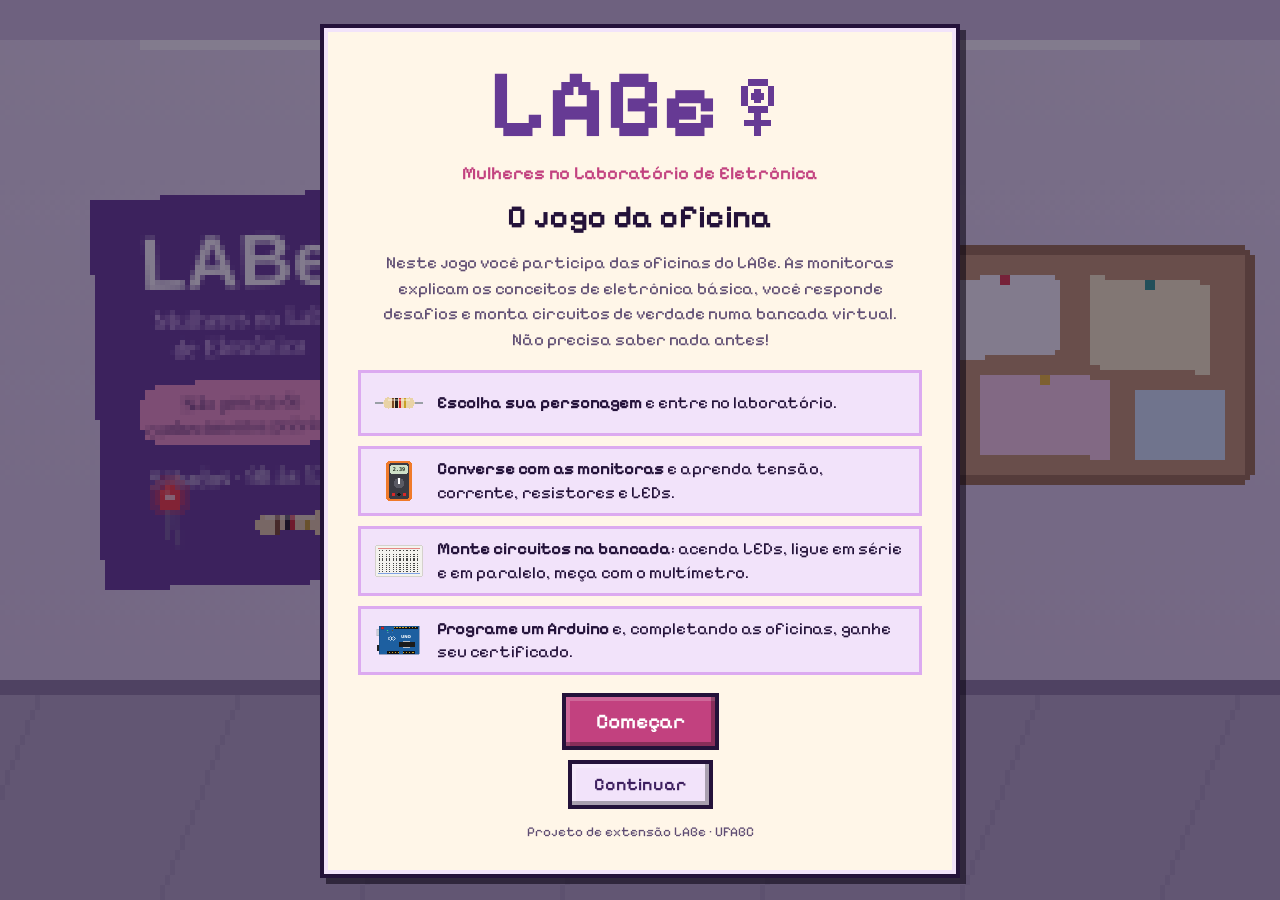
==== commit 87d02784: "Oficina de Arduino: placa na bancada, código em blocos e buzzer - Arduino UNO com pinos 5V, GND e 7 " ====
--- a/index.html
+++ b/index.html
@@ -25,7 +25,7 @@
         <li><span class="passo-icone" data-icone="resistor"></span><span><strong>Escolha sua personagem</strong> e entre no laboratório.</span></li>
         <li><span class="passo-icone" data-icone="multimetro"></span><span><strong>Converse com as monitoras</strong> e aprenda tensão, corrente, resistores e LEDs.</span></li>
         <li><span class="passo-icone" data-icone="protoboard"></span><span><strong>Monte circuitos na bancada</strong>: acenda LEDs, ligue em série e em paralelo, meça com o multímetro.</span></li>
-        <li><span class="passo-icone" data-icone="led"></span><span><strong>Complete as 5 oficinas</strong> e ganhe seu certificado.</span></li>
+        <li><span class="passo-icone" data-icone="arduino"></span><span><strong>Programe um Arduino</strong> e, completando as oficinas, ganhe seu certificado.</span></li>
       </ol>
       <div class="acoes-abertura">
         <button type="button" class="btn btn-grande btn-rosa" id="btn-comecar">Começar</button>
@@ -108,6 +108,11 @@
           <span class="conexao" id="status-conexao"></span>
         </div>
       </div>
+      <section class="painel-codigo" id="painel-codigo" hidden aria-label="Código do Arduino">
+        <h3>Código do Arduino</h3>
+        <p class="painel-ajuda">Clique nos comandos para adicionar, escolha os valores e depois envie para a placa.</p>
+        <div class="editor-arduino" id="editor-arduino"></div>
+      </section>
       <aside class="bancada-lateral">
         <div class="dica-monitora" id="dica-monitora" aria-live="polite">
           <div class="dica-avatar" id="dica-avatar"></div>
@@ -151,6 +156,7 @@
 <script src="js/simulador.js"></script>
 <script src="js/historia.js"></script>
 <script src="js/desafios.js"></script>
+<script src="js/arduino.js"></script>
 <script src="js/bancada.js"></script>
 <script src="js/motor.js"></script>
 </body>
--- a/css/estilo.css
+++ b/css/estilo.css
@@ -218,10 +218,14 @@
 .bancada-objetivo { flex: 1; min-width: 0; line-height: 1.35; }
 .bancada-objetivo .rotulo { color: var(--rosa); font-weight: 700; margin-right: 6px; }
 .bancada-objetivo strong { color: #ffd6ea; }
-.bancada-corpo { display: grid; grid-template-columns: minmax(0, 1fr) 310px; gap: 16px; padding: 16px; align-items: start; }
+.bancada-corpo { display: grid; grid-template-columns: minmax(0, 1fr) 310px; grid-template-areas: "placa lateral"; gap: 16px; padding: 16px; align-items: start; }
+.bancada-area { grid-area: placa; }
+.bancada-lateral { grid-area: lateral; }
+.painel-codigo { grid-area: codigo; }
+.bancada-corpo.com-codigo { grid-template-columns: minmax(0, 1fr) minmax(330px, 390px) 290px; grid-template-areas: "placa codigo lateral"; }
 .bancada-area { background: var(--mesa); border: var(--px) solid #0e0a14; box-shadow: inset 0 0 0 var(--px) var(--mesa-borda); padding: 12px; display: flex; flex-direction: column; gap: 10px; min-width: 0; }
 .placa-rolagem { overflow-x: auto; }
-#placa { display: block; width: 100%; min-width: 720px; touch-action: manipulation; user-select: none; -webkit-user-select: none; shape-rendering: crispEdges; font-family: var(--f-pixel); }
+#placa { display: block; width: 100%; min-width: 620px; touch-action: manipulation; user-select: none; -webkit-user-select: none; shape-rendering: crispEdges; font-family: var(--f-pixel); }
 .bancada-status { display: flex; flex-direction: column; gap: 4px; padding: 4px 6px 2px; font-size: .98rem; line-height: 1.4; }
 .bancada-status .instrucao { font-weight: 600; }
 .bancada-status .conexao { color: #b9f3cf; min-height: 1.4em; }
@@ -258,6 +262,32 @@
 .acao { border: 3px solid #1c1a22; padding: 9px; background: #4a4758; color: #f1ecf6; font-weight: 600; font-size: .95rem; box-shadow: inset -3px -3px 0 rgba(0, 0, 0, .25); }
 .acao:hover:not(:disabled) { background: #575467; }
 .acao:disabled { opacity: .45; }
+
+/* editor do Arduino: parece a IDE, com os blocos de comando */
+.painel-codigo { background: #17323a; border: var(--px) solid #0e0a14; box-shadow: inset 0 0 0 var(--px) #00979d; padding: 12px; display: flex; flex-direction: column; gap: 8px; min-width: 0; }
+.painel-codigo h3 { font-size: 1.05rem; color: #7fe3e8; font-weight: 600; }
+.painel-ajuda { margin: 0; font-size: .88rem; color: #b7d9dc; line-height: 1.4; }
+.editor-arduino { background: #0f1f24; border: 3px solid #0a1417; font-family: var(--f-mono); font-size: .82rem; color: #e6f2f3; overflow-x: auto; }
+.editor-topo { display: flex; justify-content: space-between; gap: 8px; padding: 6px 10px; background: #00979d; color: #fff; font-family: var(--f-pixel); font-weight: 600; font-size: .9rem; }
+.rodando .estado-placa { color: #d4ffcf; }
+.funcao { padding: 8px 10px; display: flex; flex-direction: column; gap: 3px; }
+.funcao + .funcao { border-top: 2px dashed #24434b; }
+.assinatura .kw { color: #4fc3f7; }
+.fn { color: #ffb86c; }
+.comentario, .vazio { color: #6f8f94; padding-left: 16px; }
+.linha-codigo { display: flex; align-items: center; justify-content: space-between; gap: 6px; padding: 2px 4px 2px 12px; border-left: 3px solid transparent; min-width: max-content; }
+.linha-codigo:hover { background: #17323a; }
+.linha-codigo.executando { background: #2c4a1c; border-left-color: #8bff6b; }
+.linha-codigo .cod { white-space: nowrap; }
+.linha-codigo select { font: inherit; background: #0b1619; color: #c3f7a0; border: 2px solid #2d5a63; padding: 0; }
+.linha-codigo .ctrl { display: inline-flex; gap: 1px; flex: none; }
+.linha-codigo .ctrl button { border: 2px solid #2d5a63; background: #17323a; color: #b7d9dc; width: 21px; height: 21px; font-size: .62rem; line-height: 1; padding: 0; }
+.linha-codigo .ctrl button:hover { background: #24434b; color: #fff; }
+.adicionar { display: flex; flex-wrap: wrap; gap: 4px; align-items: center; padding: 4px 0 4px 16px; font-family: var(--f-pixel); }
+.adicionar > span { color: #7fe3e8; font-weight: 700; }
+.adicionar button { border: 2px solid #00979d; background: #0f2a2f; color: #bff4f6; padding: 2px 7px; font-size: .82rem; font-family: var(--f-mono); }
+.adicionar button:hover { background: #00979d; color: #fff; }
+.onda-som { animation: piscaCurto .3s steps(2) infinite; }
 
 /* peças na placa */
 .peca { cursor: pointer; }
@@ -297,8 +327,11 @@
 .certificado .data { color: var(--tinta-suave); font-size: .95rem; }
 
 /* ------------------------------------------------------------ telas menores */
+@media (max-width: 1250px) {
+  .bancada-corpo.com-codigo { grid-template-columns: minmax(0, 1fr) 300px; grid-template-areas: "placa lateral" "codigo lateral"; }
+}
 @media (max-width: 900px) {
-  .bancada-corpo { grid-template-columns: minmax(0, 1fr); }
+  .bancada-corpo, .bancada-corpo.com-codigo { grid-template-columns: minmax(0, 1fr); grid-template-areas: "placa" "codigo" "lateral"; }
 }
 @media (max-width: 760px) {
   .cena-ilustracao { left: 12px; right: 12px; width: auto; padding: 8px; }
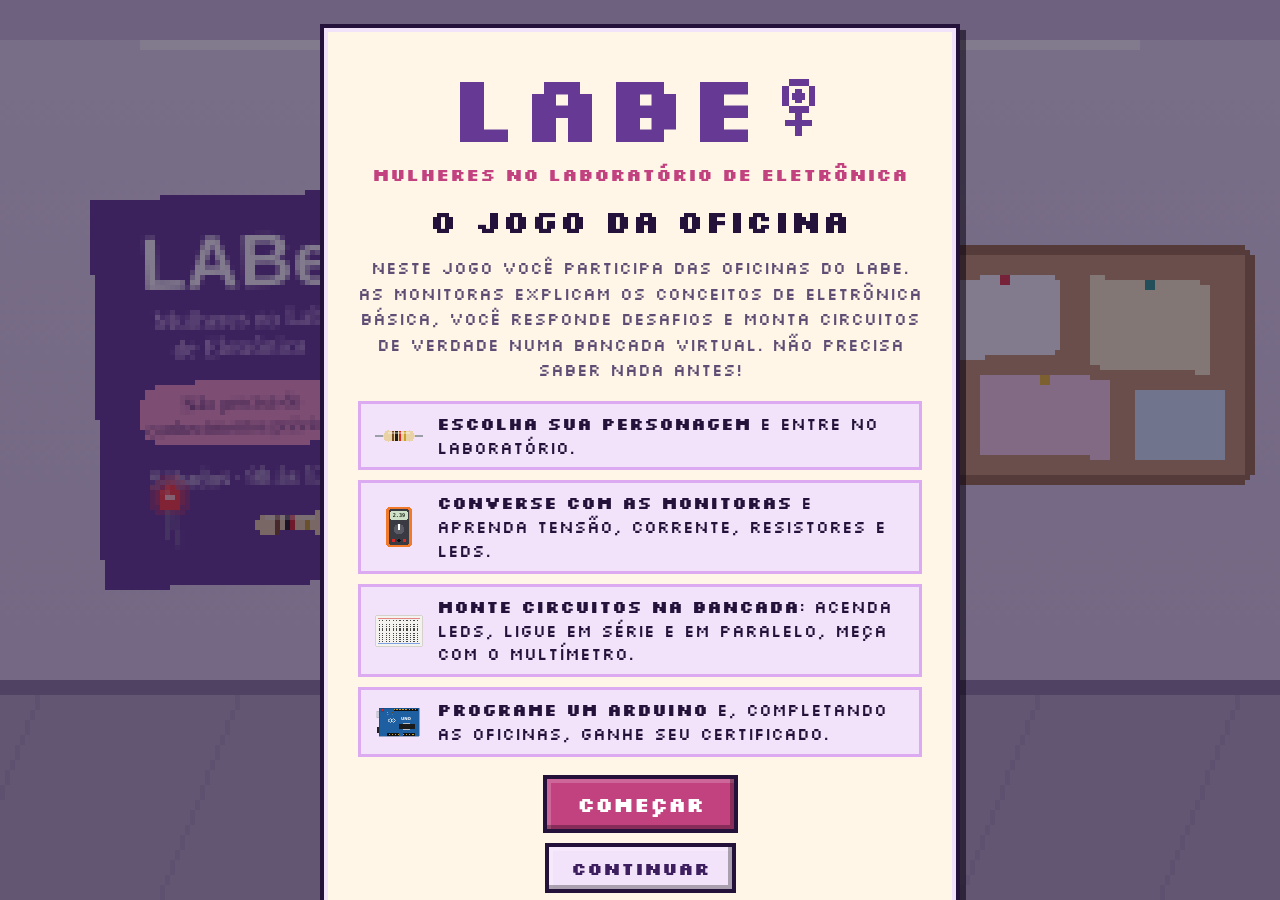
==== commit 9bf181b8: "Tabela do código de cores embaixo do resistor e números legíveis - tabela da oficina (cores, dígitos" ====
--- a/index.html
+++ b/index.html
@@ -8,6 +8,8 @@
 <link rel="preconnect" href="https://fonts.googleapis.com">
 <link rel="preconnect" href="https://fonts.gstatic.com" crossorigin>
 <link rel="stylesheet" href="https://fonts.googleapis.com/css2?family=Pixelify+Sans:wght@400;500;600;700&display=swap">
+<!-- só os números 0–9 vêm da Silkscreen: na Pixelify o 2 e o 5 se confundem com 8 e S -->
+<link rel="stylesheet" href="https://fonts.googleapis.com/css2?family=Silkscreen:wght@400;700&text=0123456789&display=swap">
 <link rel="stylesheet" href="css/estilo.css">
 </head>
 <body>
--- a/css/estilo.css
+++ b/css/estilo.css
@@ -21,7 +21,7 @@
   --aviso-claro: #fff0d2;
   --px: 4px;               /* espessura de borda: um "pixel" grande */
   --sombra: 6px 6px 0 rgba(8, 2, 16, .55);
-  --f-pixel: 'Pixelify Sans', 'Courier New', ui-monospace, monospace;
+  --f-pixel: 'Silkscreen', 'Pixelify Sans', 'Courier New', ui-monospace, monospace; /* Silkscreen só tem os números */
   --f-mono: ui-monospace, 'Cascadia Mono', Consolas, monospace;
 }
 
@@ -159,6 +159,8 @@
   background: #fff; color: var(--tinta); padding: 12px; border: var(--px) solid var(--tinta); box-shadow: var(--sombra);
 }
 .cena-ilustracao svg { width: 100%; height: auto; display: block; max-height: calc(100cqh - 56px); }
+.cena-ilustracao.alta { width: min(680px, calc(100% - 32px)); }
+.tabela-cores { width: 100%; }
 .fluxo { animation: fluir 1s steps(6) infinite; }
 @keyframes fluir { to { stroke-dashoffset: -22; } }
 
@@ -184,7 +186,7 @@
 .narracao .dialogo-seta { color: var(--lilas); }
 @keyframes piscar-seta { 50% { opacity: .2; } }
 
-.dialogo-opcoes { display: grid; grid-template-columns: repeat(auto-fit, minmax(200px, 1fr)); gap: 10px; margin-top: 12px; }
+.dialogo-opcoes { display: grid; grid-template-columns: repeat(auto-fit, minmax(160px, 1fr)); gap: 10px; margin-top: 12px; }
 .dialogo-opcoes:empty { display: none; }
 .opcao {
   text-align: left; border: 3px solid var(--tinta); background: #fff; color: var(--tinta);
@@ -204,7 +206,8 @@
 
 /* minijogo: monte o resistor */
 .monta-resistor { display: flex; flex-direction: column; gap: 12px; align-items: center; }
-.monta-resistor svg { max-height: 26cqh; }
+.monta-resistor > svg { max-height: 26cqh; }
+.monta-resistor .tabela-cores svg { max-height: none; }
 .faixas-controles { display: grid; gap: 8px; width: 100%; }
 .faixa-ctrl { display: grid; grid-template-columns: minmax(0, 1fr) auto minmax(0, 9em) auto; align-items: center; gap: 8px; font-weight: 600; }
 .faixa-ctrl .rotulo { font-size: .9rem; color: var(--tinta-suave); }
@@ -334,7 +337,9 @@
   .bancada-corpo, .bancada-corpo.com-codigo { grid-template-columns: minmax(0, 1fr); grid-template-areas: "placa" "codigo" "lateral"; }
 }
 @media (max-width: 760px) {
-  .cena-ilustracao { left: 12px; right: 12px; width: auto; padding: 8px; }
+  .cena-ilustracao, .cena-ilustracao.alta { left: 12px; right: 12px; width: auto; padding: 8px; }
+  /* no celular a tabela fica num tamanho legível e o painel rola */
+  .cena-ilustracao.alta svg { min-width: 560px; max-height: none; }
   .caixa-dialogo { gap: 10px; padding: 12px 12px 26px; width: calc(100% - 24px); margin: 10px auto 12px; }
   .dialogo-texto { font-size: 1.05rem; }
   .barra .titulo { font-size: .95rem; }
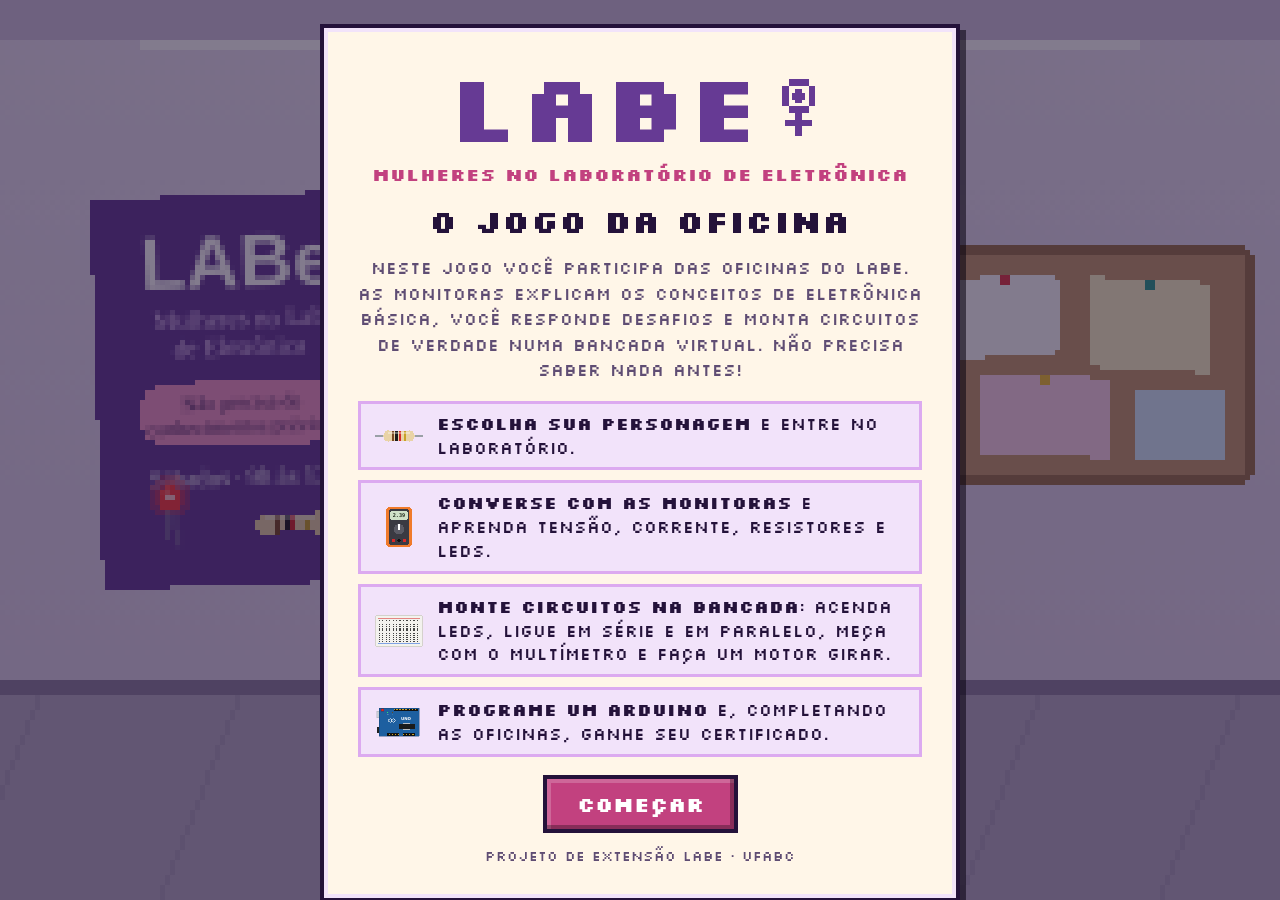
==== commit a69bcf0a: "Oficina 6: motores elétricos (Arduino passa a ser a oficina 7) - motor CC na bancada: hélice girando" ====
--- a/index.html
+++ b/index.html
@@ -26,7 +26,7 @@
       <ol class="passos-jogo">
         <li><span class="passo-icone" data-icone="resistor"></span><span><strong>Escolha sua personagem</strong> e entre no laboratório.</span></li>
         <li><span class="passo-icone" data-icone="multimetro"></span><span><strong>Converse com as monitoras</strong> e aprenda tensão, corrente, resistores e LEDs.</span></li>
-        <li><span class="passo-icone" data-icone="protoboard"></span><span><strong>Monte circuitos na bancada</strong>: acenda LEDs, ligue em série e em paralelo, meça com o multímetro.</span></li>
+        <li><span class="passo-icone" data-icone="protoboard"></span><span><strong>Monte circuitos na bancada</strong>: acenda LEDs, ligue em série e em paralelo, meça com o multímetro e faça um motor girar.</span></li>
         <li><span class="passo-icone" data-icone="arduino"></span><span><strong>Programe um Arduino</strong> e, completando as oficinas, ganhe seu certificado.</span></li>
       </ol>
       <div class="acoes-abertura">
--- a/css/estilo.css
+++ b/css/estilo.css
@@ -31,6 +31,7 @@
 button { font: inherit; color: inherit; cursor: pointer; }
 button:disabled { cursor: default; }
 :focus-visible { outline: 3px dashed var(--rosa); outline-offset: 3px; }
+[hidden] { display: none !important; } /* senão um display da classe (ex.: .painel-codigo) mostra o que devia sumir */
 h1, h2, h3 { font-weight: 700; text-wrap: balance; margin: 0; letter-spacing: .01em; }
 .pixelado, .sprite { image-rendering: pixelated; image-rendering: crisp-edges; }
 .sprite { display: inline-block; background-repeat: no-repeat; flex: none; }
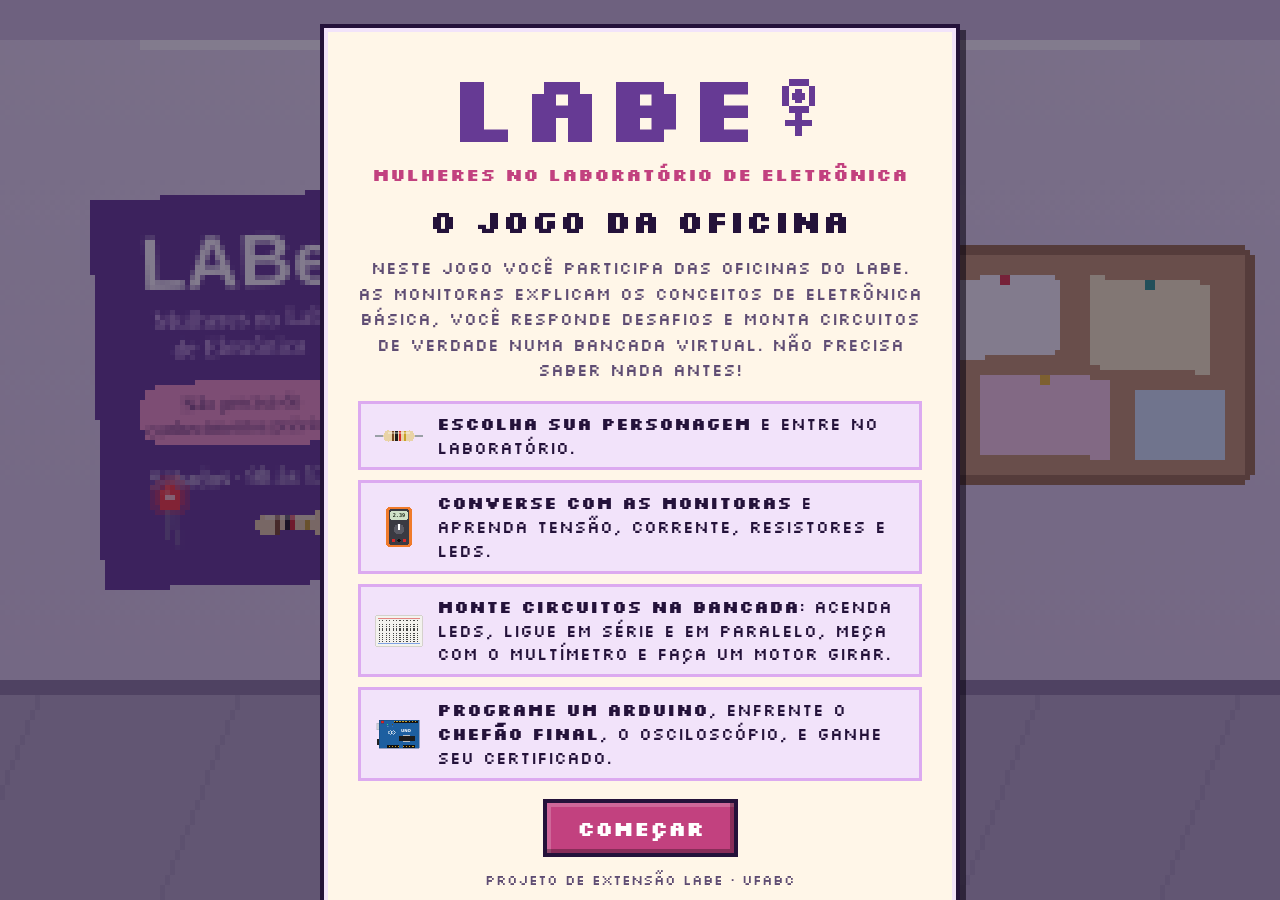
==== commit 45336619: "Oficinas de circuitos equivalentes e do chefão final: o osciloscópio - oficina 6: ohmímetro, resistê" ====
--- a/index.html
+++ b/index.html
@@ -27,7 +27,7 @@
         <li><span class="passo-icone" data-icone="resistor"></span><span><strong>Escolha sua personagem</strong> e entre no laboratório.</span></li>
         <li><span class="passo-icone" data-icone="multimetro"></span><span><strong>Converse com as monitoras</strong> e aprenda tensão, corrente, resistores e LEDs.</span></li>
         <li><span class="passo-icone" data-icone="protoboard"></span><span><strong>Monte circuitos na bancada</strong>: acenda LEDs, ligue em série e em paralelo, meça com o multímetro e faça um motor girar.</span></li>
-        <li><span class="passo-icone" data-icone="arduino"></span><span><strong>Programe um Arduino</strong> e, completando as oficinas, ganhe seu certificado.</span></li>
+        <li><span class="passo-icone" data-icone="arduino"></span><span><strong>Programe um Arduino</strong>, enfrente o <strong>chefão final</strong>, o osciloscópio, e ganhe seu certificado.</span></li>
       </ol>
       <div class="acoes-abertura">
         <button type="button" class="btn btn-grande btn-rosa" id="btn-comecar">Começar</button>
@@ -82,6 +82,7 @@
     <div class="cena-palco" id="cena-palco">
       <canvas id="cena-canvas" aria-hidden="true"></canvas>
       <div id="cena-ilustracao" class="cena-ilustracao" hidden></div>
+      <div id="chefao" class="chefao" hidden><span class="chefao-nome" id="chefao-nome"></span><div class="chefao-vida" id="chefao-vida"></div></div>
     </div>
     <div id="caixa-dialogo" class="caixa-dialogo" aria-live="polite">
       <div class="dialogo-retrato" id="dialogo-retrato" aria-hidden="true"></div>
@@ -159,6 +160,8 @@
 <script src="js/historia.js"></script>
 <script src="js/desafios.js"></script>
 <script src="js/arduino.js"></script>
+<script src="js/pwm.js"></script>
+<script src="js/osciloscopio.js"></script>
 <script src="js/bancada.js"></script>
 <script src="js/motor.js"></script>
 </body>
--- a/css/estilo.css
+++ b/css/estilo.css
@@ -99,7 +99,7 @@
 .creditos { margin: 0; font-size: .85rem; color: var(--tinta-suave); }
 
 .janela-escolha h2 { font-size: 1.8rem; color: var(--roxo); }
-.lista-personagens { display: flex; flex-wrap: wrap; justify-content: center; gap: 10px; width: 100%; }
+.lista-personagens { display: grid; grid-template-columns: repeat(3, max-content); justify-content: center; gap: 10px; width: 100%; }
 .opcao-personagem {
   background: var(--lilas-claro); border: var(--px) solid var(--lilas); padding: 8px 6px 4px; display: grid; justify-items: center;
 }
@@ -141,6 +141,8 @@
 .cartao-oficina:disabled p { color: #937da8; }
 .cartao-oficina .status { font-weight: 700; font-size: .95rem; color: var(--roxo); }
 .cartao-oficina.feita .status { color: var(--ok); }
+.cartao-oficina.cartao-chefao:not(:disabled) { background: #fff0d2; border-color: #8f1f2a; box-shadow: inset 0 0 0 var(--px) #f6c38a, var(--sombra); }
+.cartao-oficina.cartao-chefao:not(:disabled) .num { color: #c0392b; }
 .estrelas { color: #f2b21b; letter-spacing: 2px; font-size: 1.1rem; }
 .estrelas .apagada { color: #d8cbe3; }
 .mapa-rodape { display: flex; flex-wrap: wrap; gap: 8px 16px; align-items: center; }
@@ -204,6 +206,82 @@
 .dialogo-feedback { margin-top: 12px; padding: 8px 12px; font-weight: 600; line-height: 1.45; border: 3px solid currentColor; }
 .dialogo-feedback.certo { background: var(--ok-claro); color: #145c37; }
 .dialogo-feedback.errado { background: var(--erro-claro); color: #8f1f2a; }
+
+/* minijogo: você é o PWM (pista e gráfico são canvas pequenos ampliados) */
+.pwm { display: flex; flex-direction: column; gap: 8px; }
+.pwm-topo { display: flex; justify-content: space-between; flex-wrap: wrap; gap: 4px 12px; font-weight: 600; }
+.pwm-topo b { color: var(--roxo); font-size: 1.25rem; font-variant-numeric: tabular-nums; }
+.pwm-pista, .pwm-grafico { display: block; height: auto; align-self: center; image-rendering: pixelated; image-rendering: crisp-edges; }
+.pwm-pista { width: min(100%, 74cqh); border: 3px solid var(--tinta); }
+.pwm-grafico { width: min(100%, 87cqh); border: 3px solid #0a1417; }
+.pwm-medidor { position: relative; height: 20px; margin: 2px 0 16px; background: #ece4f3; border: 3px solid var(--tinta); }
+.pwm-faixa { position: absolute; top: 0; bottom: 0; background: #8de0a8; }
+.pwm-agulha { position: absolute; top: -7px; bottom: -7px; width: 4px; margin-left: -2px; background: var(--rosa-escuro); }
+.pwm-marca { position: absolute; top: 100%; margin-top: 4px; transform: translateX(-50%); font-size: .75rem; color: var(--tinta-suave); }
+.pwm-marca:first-of-type { transform: none; }
+.pwm-marca:last-of-type { transform: translateX(-100%); }
+.pwm-dica { margin: 0; min-height: 1.4em; font-weight: 600; color: var(--tinta); }
+.pwm-dica.certo { color: var(--ok); }
+.pwm-progresso { height: 12px; background: #fff; border: 3px solid var(--tinta); }
+.pwm-progresso i { display: block; height: 100%; width: 0; background: var(--ok); }
+.pwm-botao { touch-action: none; user-select: none; -webkit-user-select: none; -webkit-touch-callout: none; }
+.pwm-botao.apertado { background: var(--ok); transform: translateY(2px); box-shadow: inset 4px 4px 0 rgba(0, 0, 0, .3); }
+.pwm-legenda, .pwm-ajuda { margin: 0; font-size: .8rem; color: var(--tinta-suave); }
+
+/* chefão final: barra de vida no alto da cena */
+.chefao {
+  position: absolute; z-index: 3; top: 10px; left: 50%; transform: translateX(-50%); width: min(420px, calc(100% - 24px));
+  background: var(--tinta); color: var(--creme); border: 3px solid #0a0410; padding: 6px 10px 8px; box-shadow: var(--sombra);
+}
+.chefao.tremer { animation: tremer-chefao .3s steps(4); }
+@keyframes tremer-chefao { 25% { transform: translateX(calc(-50% - 6px)); } 75% { transform: translateX(calc(-50% + 6px)); } }
+.chefao-nome { display: block; margin-bottom: 4px; font-weight: 700; font-size: .9rem; letter-spacing: .06em; text-transform: uppercase; color: #ffd23f; }
+.chefao.vencido .chefao-nome { color: #8de0a8; }
+.chefao-vida { display: flex; gap: 3px; height: 14px; }
+.chefao-vida i { flex: 1; background: #4a2d6e; }
+.chefao-vida i.cheio { background: #e5484d; box-shadow: inset 0 -3px 0 rgba(0, 0, 0, .25); }
+.chefao-vida i.perdeu { animation: perder-vida .6s steps(3); }
+@keyframes perder-vida { 0%, 66% { background: #fff; } }
+.cena-palco.com-chefao .cena-ilustracao { top: calc(50% + 30px); max-height: calc(100% - 84px); }
+
+/* minijogo: os botões do osciloscópio */
+.osc { display: flex; flex-direction: column; gap: 8px; }
+.osc-aparelho {
+  display: grid; grid-template-columns: minmax(0, 1fr) auto; gap: 12px; align-items: start;
+  background: #d9d2e2; border: 3px solid var(--tinta); padding: 10px; box-shadow: inset -4px -4px 0 rgba(0, 0, 0, .12);
+}
+.osc-esq { display: flex; flex-direction: column; gap: 6px; align-items: center; min-width: 0; }
+.osc-tela {
+  display: block; width: min(100%, calc((100cqh - 200px) * 1.25)); min-width: 200px; height: auto;
+  border: 5px solid #2b2b31; image-rendering: pixelated; image-rendering: crisp-edges;
+}
+.osc-status { display: flex; flex-wrap: wrap; align-items: center; gap: 4px 8px; font-size: .8rem; font-weight: 700; color: var(--tinta); }
+.osc-lampada { width: 12px; height: 12px; flex: none; background: #7a2a32; border: 2px solid var(--tinta); animation: piscar-seta .5s steps(1) infinite; }
+.osc-lampada.aceso { background: #2ee66b; animation: none; }
+.osc-sinal { color: var(--tinta-suave); font-weight: 600; }
+.osc-controles { display: grid; gap: 10px; align-content: start; }
+.osc-ctrl {
+  display: grid; grid-template-columns: 34px minmax(5.2em, auto) 34px; gap: 4px 6px; align-items: center;
+  padding: 6px; border: 3px solid transparent;
+}
+.osc-ctrl.foco { border-color: #f2b21b; background: #fff6d6; }
+.osc-rotulo { grid-column: 1 / -1; font-size: .8rem; font-weight: 700; letter-spacing: .05em; color: var(--tinta); text-align: center; }
+.osc-ctrl button { width: 34px; height: 34px; border: 3px solid var(--tinta); background: #5a5a64; color: #fff; font-size: .9rem; }
+.osc-ctrl button:not(:disabled):hover { background: var(--roxo); }
+.osc-ctrl button:disabled { opacity: .35; }
+.osc-valor {
+  text-align: center; padding: 4px 6px; background: #cfe0c8; color: #1f2a1c; border: 3px solid #2b2b31;
+  font-family: var(--f-mono); font-weight: 700; font-size: .95rem; white-space: nowrap;
+}
+.osc-dica { margin: 0; min-height: 1.4em; font-weight: 600; color: var(--tinta); }
+.osc-dica.certo { color: var(--ok); }
+@container (max-width: 640px) {
+  /* no celular, os botões ficam embaixo da tela, um por linha: nome, ◀, valor, ▶ */
+  .osc-aparelho { grid-template-columns: minmax(0, 1fr); padding: 8px; }
+  .osc-controles { gap: 4px; }
+  .osc-ctrl { grid-template-columns: minmax(0, 1fr) 34px minmax(4.6em, auto) 34px; padding: 3px 6px; }
+  .osc-rotulo { grid-column: auto; text-align: left; }
+}
 
 /* minijogo: monte o resistor */
 .monta-resistor { display: flex; flex-direction: column; gap: 12px; align-items: center; }
@@ -345,6 +423,11 @@
   .dialogo-texto { font-size: 1.05rem; }
   .barra .titulo { font-size: .95rem; }
 }
+@media (max-width: 460px) {
+  /* 3 personagens por linha também no celular: o desenho fica 2× em vez de 3× (pixels inteiros) */
+  .lista-personagens { gap: 8px; }
+  .opcao-personagem .sprite { zoom: calc(2 / 3); }
+}
 @media (prefers-reduced-motion: reduce) {
   *, *::before, *::after { animation-duration: .01ms !important; animation-iteration-count: 1 !important; transition-duration: .01ms !important; }
 }
